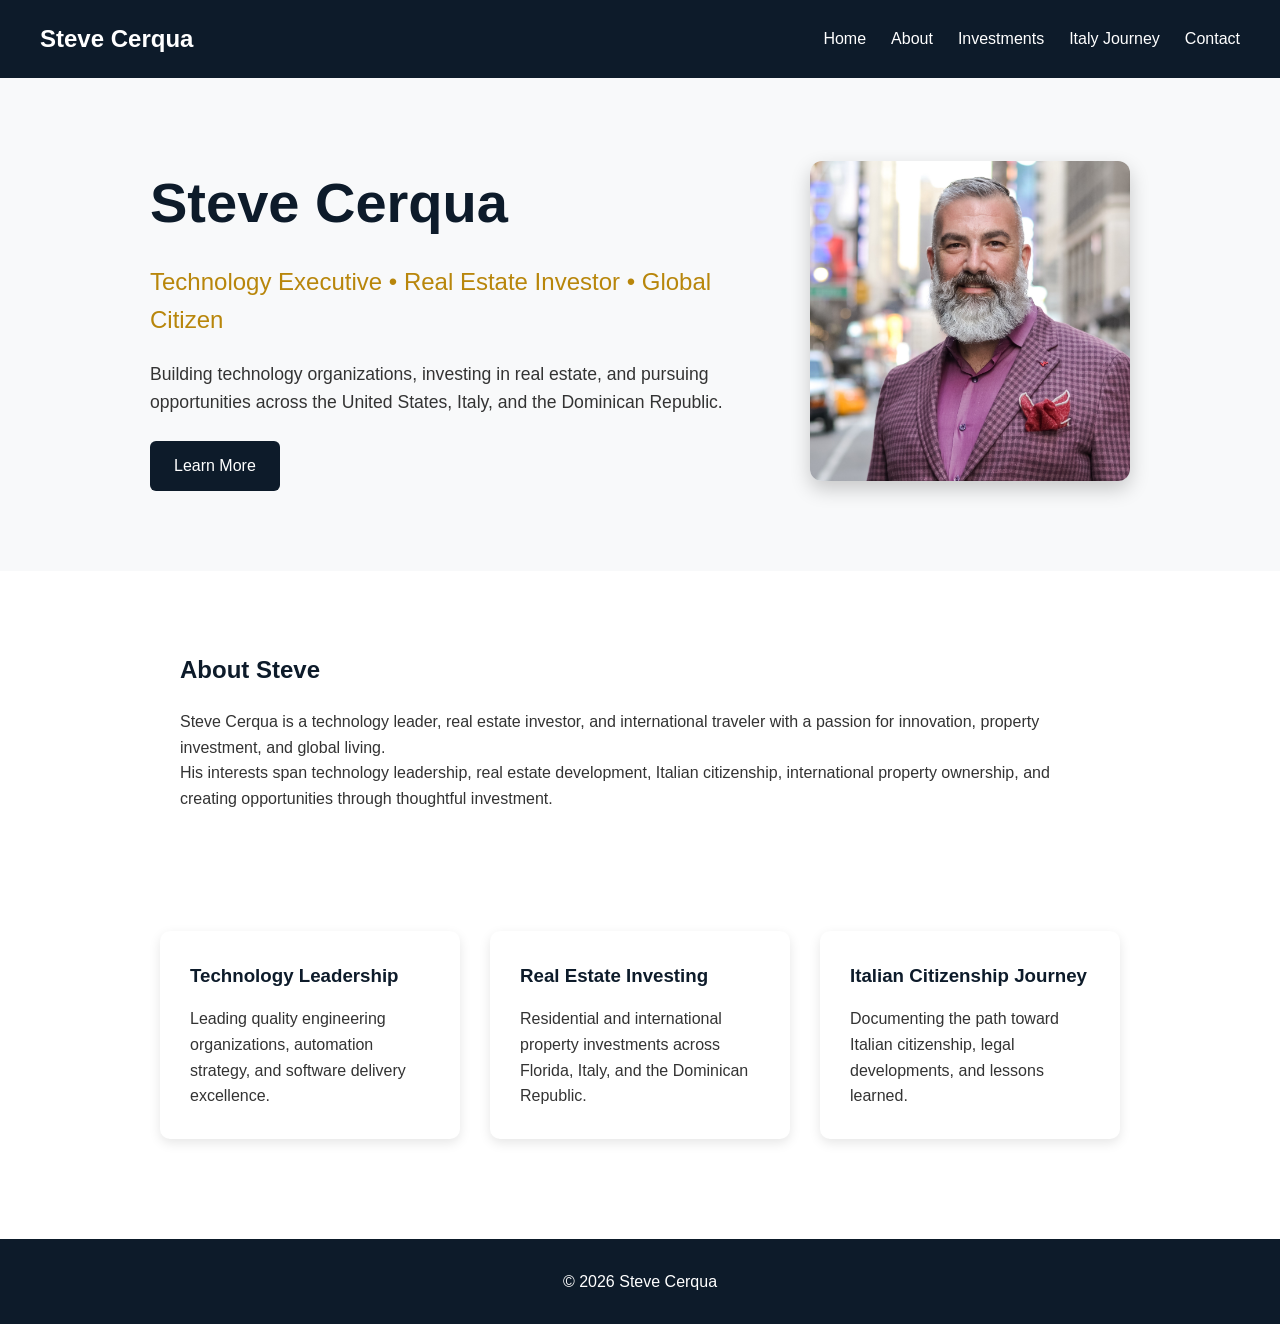
==== index.html @ 02c17b18 "moved" ====
<!DOCTYPE html>
<html lang="en">
<head>
    <meta charset="UTF-8">
    <meta name="viewport" content="width=device-width, initial-scale=1.0">
    <title>Steve Cerqua</title>
    <link rel="stylesheet" href="style.css">
</head>
<body>

<header>
    <nav>
        <div class="logo">Steve Cerqua</div>
        <ul>
            <li><a href="#">Home</a></li>
            <li><a href="#">About</a></li>
            <li><a href="#">Investments</a></li>
            <li><a href="#">Italy Journey</a></li>
            <li><a href="#">Contact</a></li>
        </ul>
    </nav>
</header>

<section class="hero">
    <div class="hero-text">
        <h1>Steve Cerqua</h1>
        <h2>Technology Executive • Real Estate Investor • Global Citizen</h2>

        <p>
            Building technology organizations, investing in real estate,
            and pursuing opportunities across the United States, Italy,
            and the Dominican Republic.
        </p>

        <a href="#about" class="button">Learn More</a>
    </div>

    <div class="hero-image">
        <img src="images/headshot.jpeg" alt="Steve Cerqua">
    </div>
</section>

<section id="about" class="section">
    <h2>About Steve</h2>

    <p>
        Steve Cerqua is a technology leader, real estate investor,
        and international traveler with a passion for innovation,
        property investment, and global living.
    </p>

    <p>
        His interests span technology leadership, real estate development,
        Italian citizenship, international property ownership,
        and creating opportunities through thoughtful investment.
    </p>
</section>

<section class="cards">

    <div class="card">
        <h3>Technology Leadership</h3>
        <p>
            Leading quality engineering organizations,
            automation strategy, and software delivery excellence.
        </p>
    </div>

    <div class="card">
        <h3>Real Estate Investing</h3>
        <p>
            Residential and international property investments
            across Florida, Italy, and the Dominican Republic.
        </p>
    </div>

    <div class="card">
        <h3>Italian Citizenship Journey</h3>
        <p>
            Documenting the path toward Italian citizenship,
            legal developments, and lessons learned.
        </p>
    </div>

</section>

<footer>
    <p>© 2026 Steve Cerqua</p>
</footer>

</body>
</html>
---- style.css ----
* {
    margin: 0;
    padding: 0;
    box-sizing: border-box;
}

body {
    font-family: Arial, Helvetica, sans-serif;
    line-height: 1.6;
    color: #333;
    background: #ffffff;
}

header {
    background: #0d1b2a;
    color: white;
    padding: 20px 40px;
}

nav {
    display: flex;
    justify-content: space-between;
    align-items: center;
}

nav ul {
    display: flex;
    list-style: none;
    gap: 25px;
}

nav a {
    color: white;
    text-decoration: none;
}

.logo {
    font-size: 1.5rem;
    font-weight: bold;
}

.hero {
    display: flex;
    align-items: center;
    justify-content: center;
    padding: 80px 40px;
    gap: 60px;
    background: #f8f9fa;
}

.hero-text {
    max-width: 600px;
}

.hero-text h1 {
    font-size: 3.5rem;
    color: #0d1b2a;
}

.hero-text h2 {
    margin: 15px 0;
    color: #b8860b;
    font-weight: normal;
}

.hero-text p {
    margin-top: 20px;
    font-size: 1.1rem;
}

.button {
    display: inline-block;
    margin-top: 25px;
    background: #0d1b2a;
    color: white;
    padding: 12px 24px;
    text-decoration: none;
    border-radius: 6px;
}

.hero-image img {
    width: 320px;
    border-radius: 12px;
    box-shadow: 0 8px 20px rgba(0,0,0,.2);
}

.section {
    padding: 80px 40px;
    max-width: 1000px;
    margin: auto;
}

.section h2 {
    color: #0d1b2a;
    margin-bottom: 20px;
}

.cards {
    display: flex;
    gap: 30px;
    padding: 40px;
    flex-wrap: wrap;
    justify-content: center;
}

.card {
    background: white;
    border-radius: 10px;
    padding: 30px;
    width: 300px;
    box-shadow: 0 4px 12px rgba(0,0,0,.1);
}

.card h3 {
    color: #0d1b2a;
    margin-bottom: 15px;
}

footer {
    background: #0d1b2a;
    color: white;
    text-align: center;
    padding: 30px;
    margin-top: 60px;
}
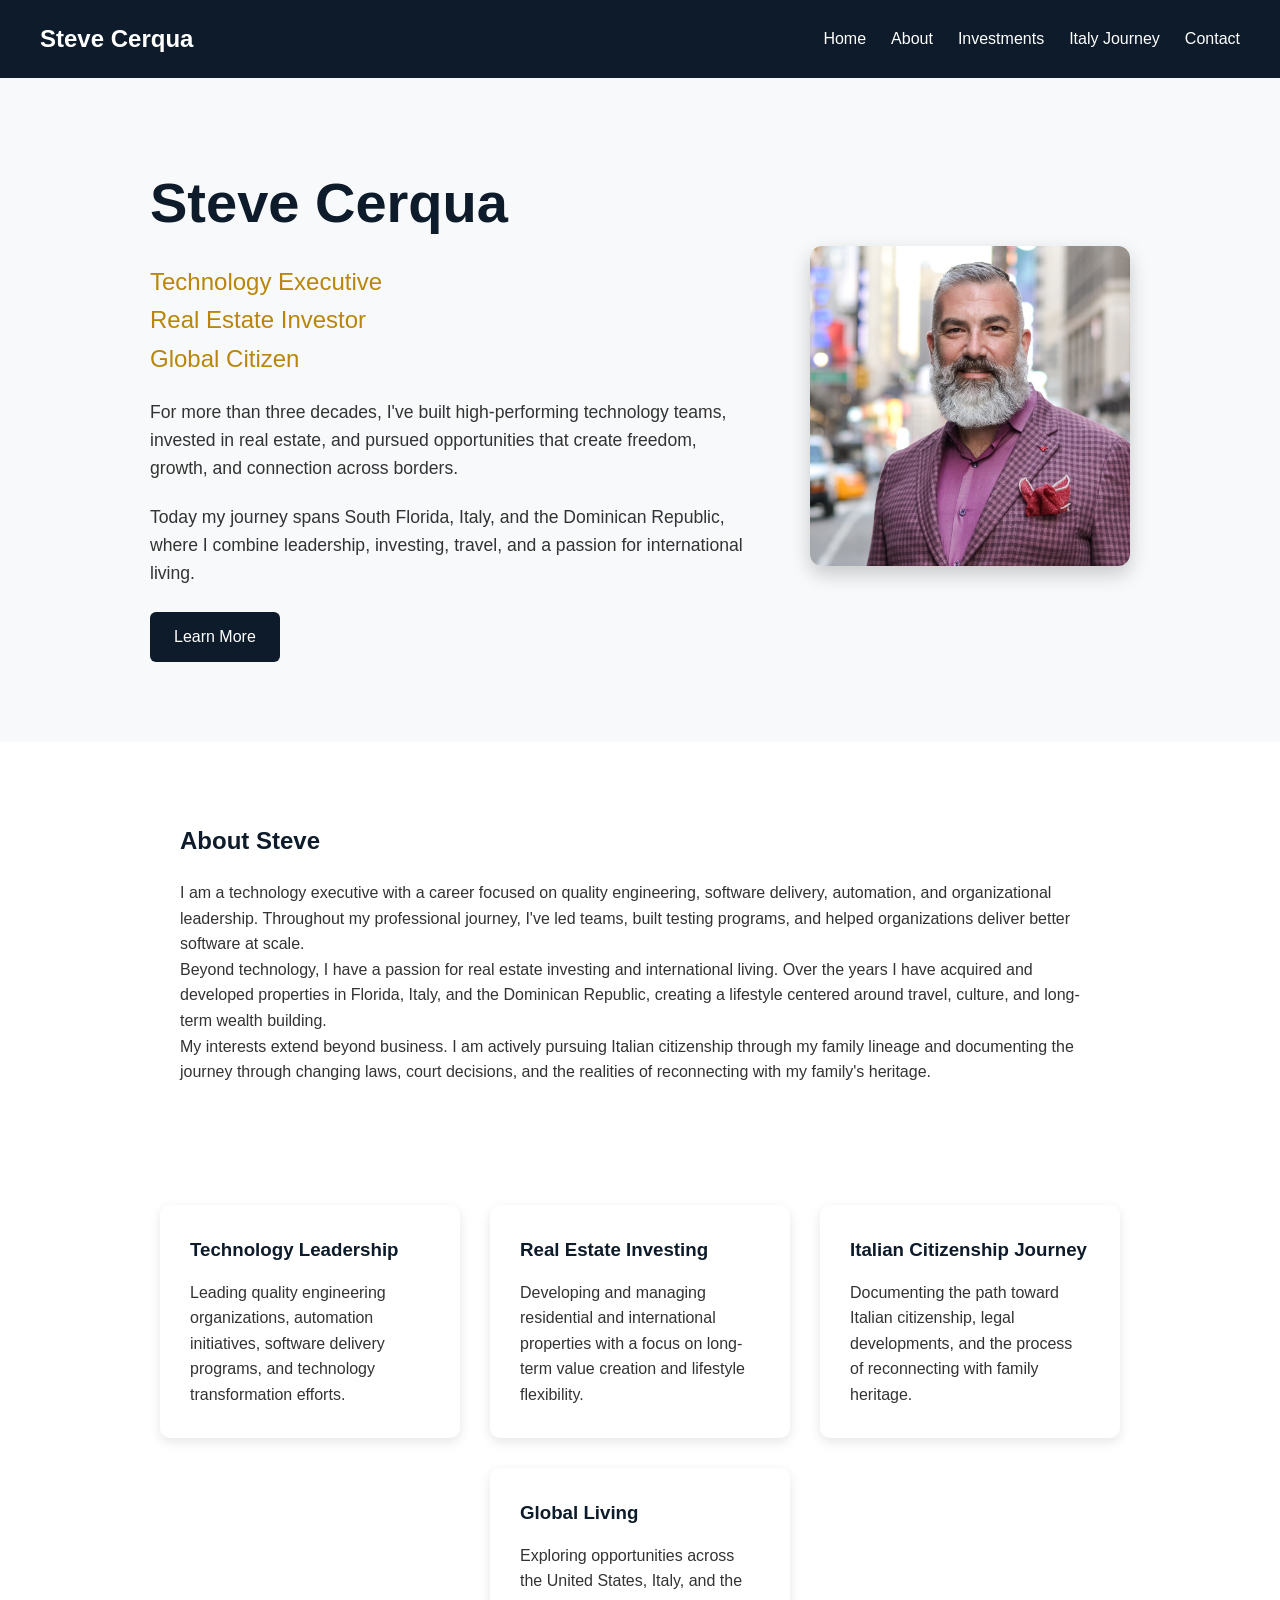
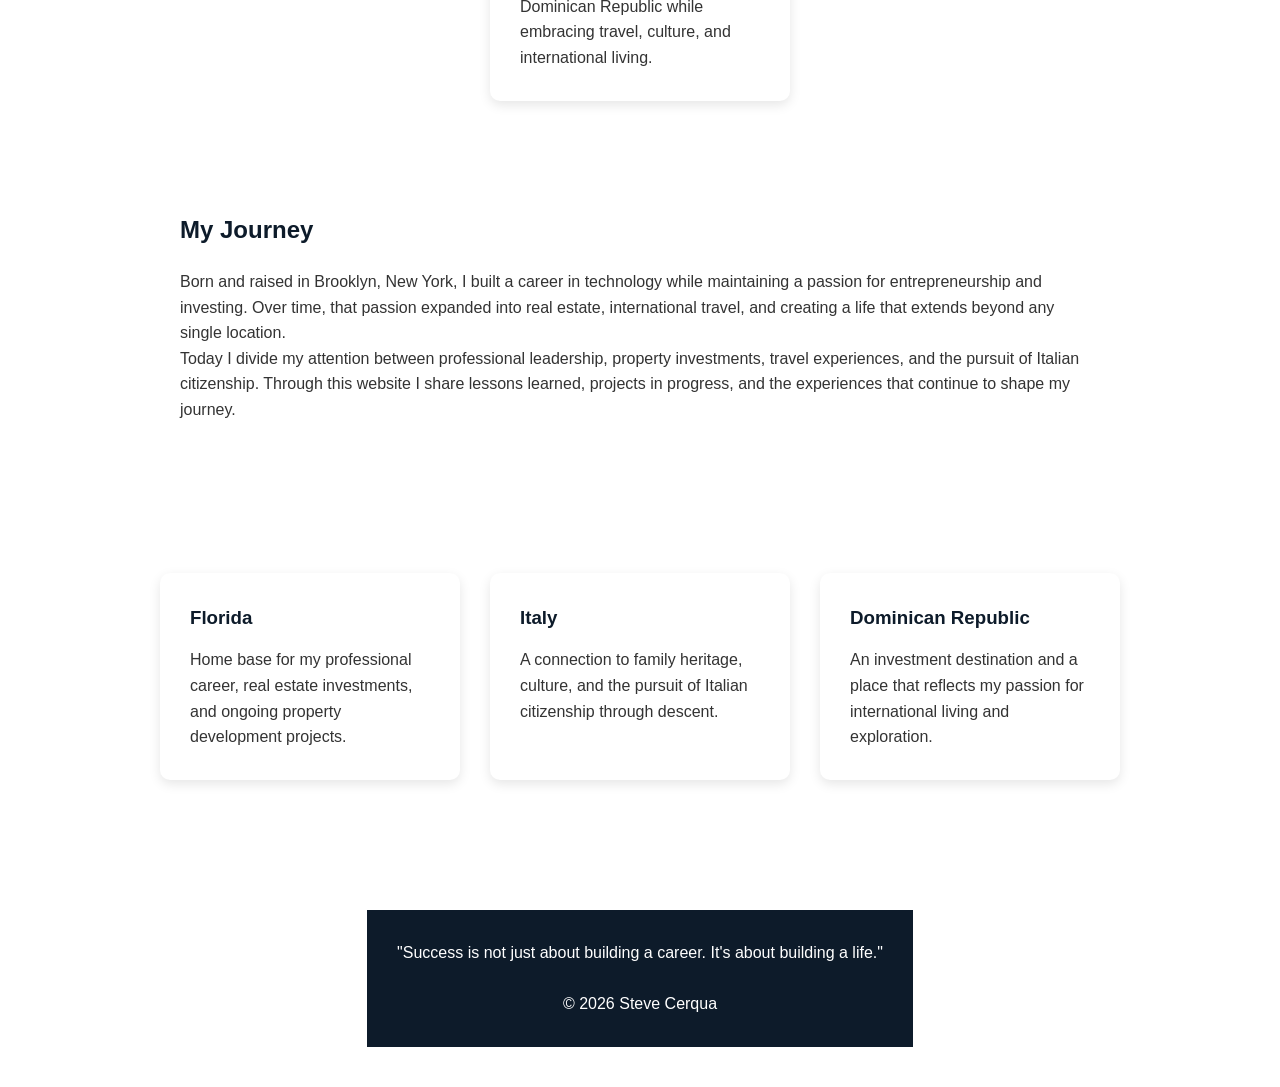
==== commit b4e0f016: "revise the home page" ====
--- a/index.html
+++ b/index.html
@@ -24,12 +24,23 @@
 <section class="hero">
     <div class="hero-text">
         <h1>Steve Cerqua</h1>
-        <h2>Technology Executive • Real Estate Investor • Global Citizen</h2>
+
+        <h2>
+        Technology Executive<br>
+        Real Estate Investor<br>
+        Global Citizen
+        </h2>
 
         <p>
-            Building technology organizations, investing in real estate,
-            and pursuing opportunities across the United States, Italy,
-            and the Dominican Republic.
+        For more than three decades, I've built high-performing technology teams,
+        invested in real estate, and pursued opportunities that create freedom,
+        growth, and connection across borders.
+        </p>
+
+        <p>
+        Today my journey spans South Florida, Italy, and the Dominican Republic,
+        where I combine leadership, investing, travel, and a passion for
+        international living.
         </p>
 
         <a href="#about" class="button">Learn More</a>
@@ -41,51 +52,127 @@
 </section>
 
 <section id="about" class="section">
-    <h2>About Steve</h2>
+
+<h2>About Steve</h2>
 
     <p>
-        Steve Cerqua is a technology leader, real estate investor,
-        and international traveler with a passion for innovation,
-        property investment, and global living.
+    I am a technology executive with a career focused on quality engineering,
+    software delivery, automation, and organizational leadership. Throughout
+    my professional journey, I've led teams, built testing programs,
+    and helped organizations deliver better software at scale.
     </p>
 
     <p>
-        His interests span technology leadership, real estate development,
-        Italian citizenship, international property ownership,
-        and creating opportunities through thoughtful investment.
+    Beyond technology, I have a passion for real estate investing and
+    international living. Over the years I have acquired and developed
+    properties in Florida, Italy, and the Dominican Republic, creating
+    a lifestyle centered around travel, culture, and long-term wealth building.
     </p>
+
+    <p>
+    My interests extend beyond business. I am actively pursuing Italian
+    citizenship through my family lineage and documenting the journey through
+    changing laws, court decisions, and the realities of reconnecting with
+    my family's heritage.
+    </p>
+
 </section>
 
 <section class="cards">
 
-    <div class="card">
-        <h3>Technology Leadership</h3>
-        <p>
-            Leading quality engineering organizations,
-            automation strategy, and software delivery excellence.
-        </p>
-    </div>
+<div class="card">
+<h3>Technology Leadership</h3>
+<p>
+Leading quality engineering organizations, automation initiatives,
+software delivery programs, and technology transformation efforts.
+</p>
+</div>
 
-    <div class="card">
-        <h3>Real Estate Investing</h3>
-        <p>
-            Residential and international property investments
-            across Florida, Italy, and the Dominican Republic.
-        </p>
-    </div>
+<div class="card">
+<h3>Real Estate Investing</h3>
+<p>
+Developing and managing residential and international properties with a
+focus on long-term value creation and lifestyle flexibility.
+</p>
+</div>
 
-    <div class="card">
-        <h3>Italian Citizenship Journey</h3>
-        <p>
-            Documenting the path toward Italian citizenship,
-            legal developments, and lessons learned.
-        </p>
-    </div>
+<div class="card">
+<h3>Italian Citizenship Journey</h3>
+<p>
+Documenting the path toward Italian citizenship, legal developments,
+and the process of reconnecting with family heritage.
+</p>
+</div>
+
+<div class="card">
+<h3>Global Living</h3>
+<p>
+Exploring opportunities across the United States, Italy, and the
+Dominican Republic while embracing travel, culture, and international living.
+</p>
+</div>
+
+<section class="section">
+
+<h2>My Journey</h2>
+
+<p>
+Born and raised in Brooklyn, New York, I built a career in technology
+while maintaining a passion for entrepreneurship and investing.
+Over time, that passion expanded into real estate, international travel,
+and creating a life that extends beyond any single location.
+</p>
+
+<p>
+Today I divide my attention between professional leadership,
+property investments, travel experiences, and the pursuit of Italian
+citizenship. Through this website I share lessons learned,
+projects in progress, and the experiences that continue to shape my journey.
+</p>
 
 </section>
 
+<section class="cards">
+
+<div class="card">
+<h3>Florida</h3>
+<p>
+Home base for my professional career, real estate investments,
+and ongoing property development projects.
+</p>
+</div>
+
+<div class="card">
+<h3>Italy</h3>
+<p>
+A connection to family heritage, culture, and the pursuit of
+Italian citizenship through descent.
+</p>
+</div>
+
+<div class="card">
+<h3>Dominican Republic</h3>
+<p>
+An investment destination and a place that reflects my passion
+for international living and exploration.
+</p>
+</div>
+
+</section>
+
+
 <footer>
-    <p>© 2026 Steve Cerqua</p>
+
+<p>
+"Success is not just about building a career. It's about building a life."
+</p>
+
+<br>
+
+<p>
+© 2026 Steve Cerqua
+</p>
+
 </footer>
 
 </body>
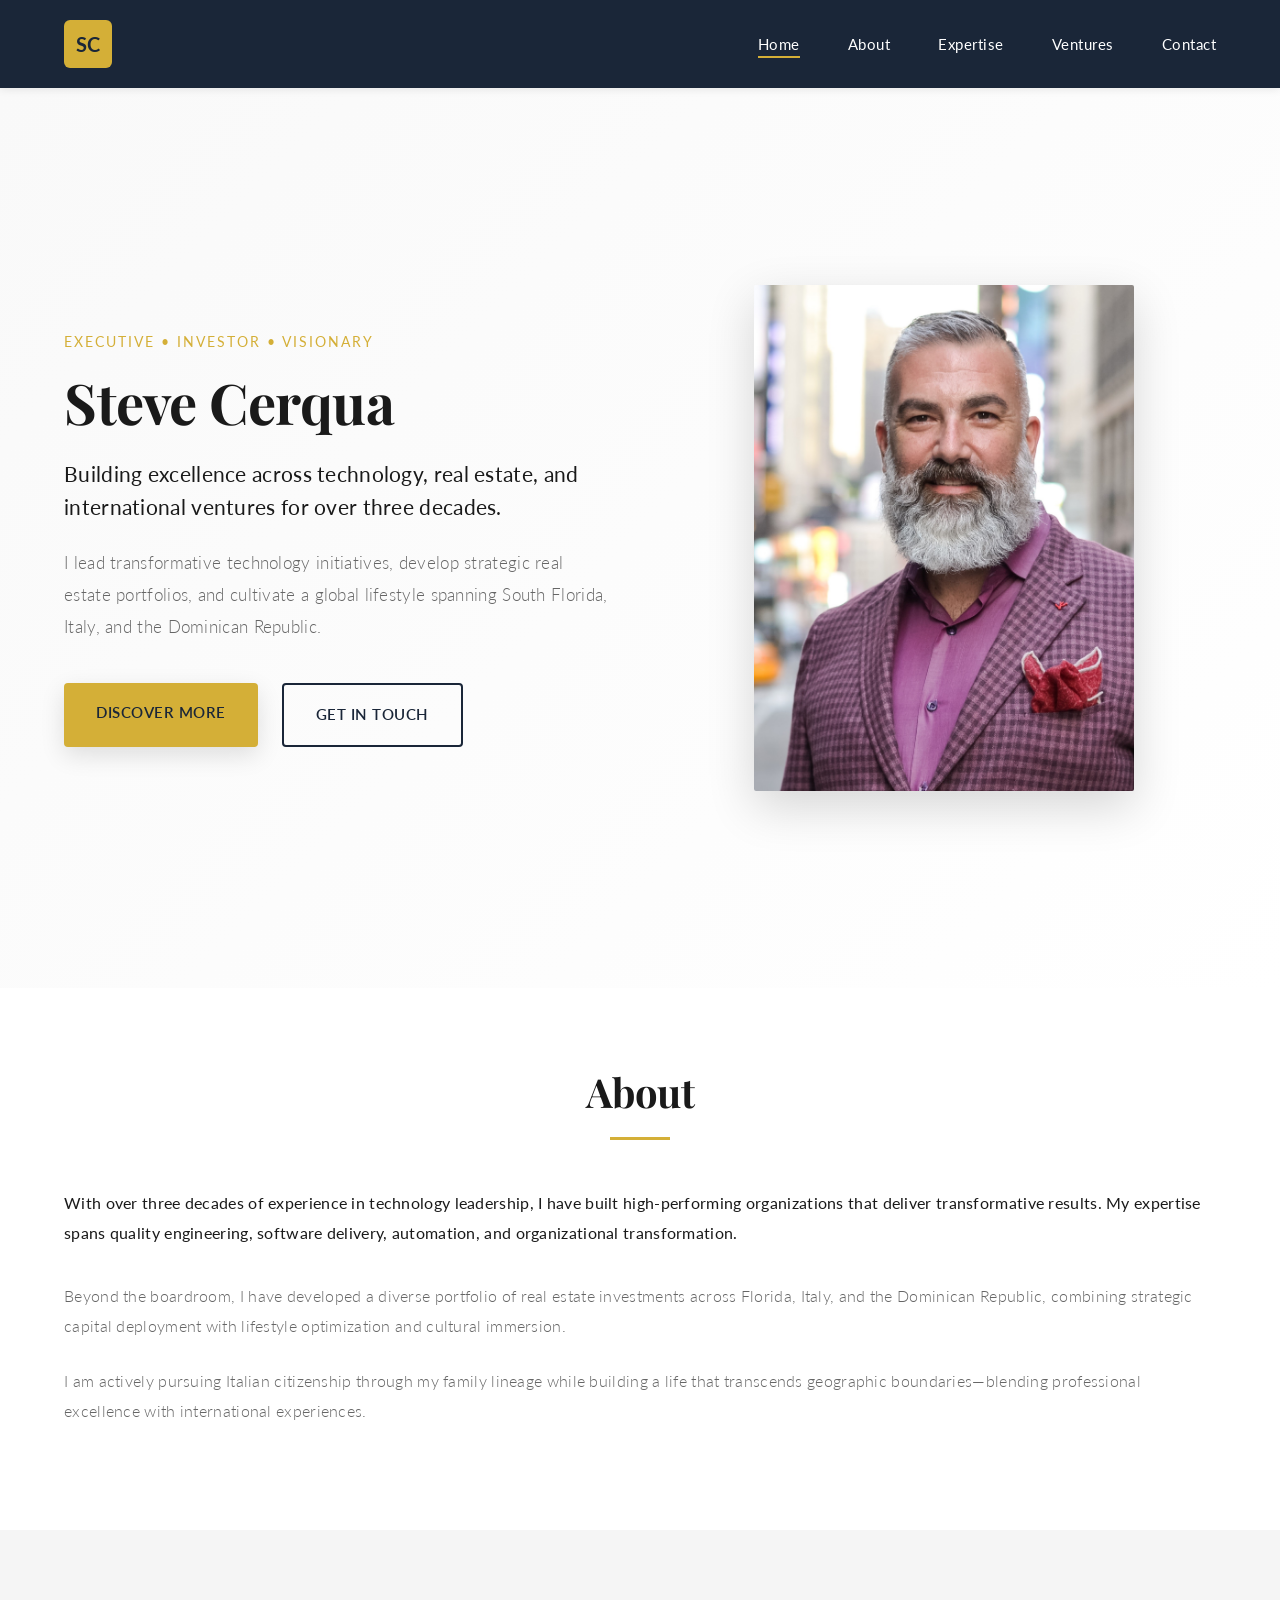
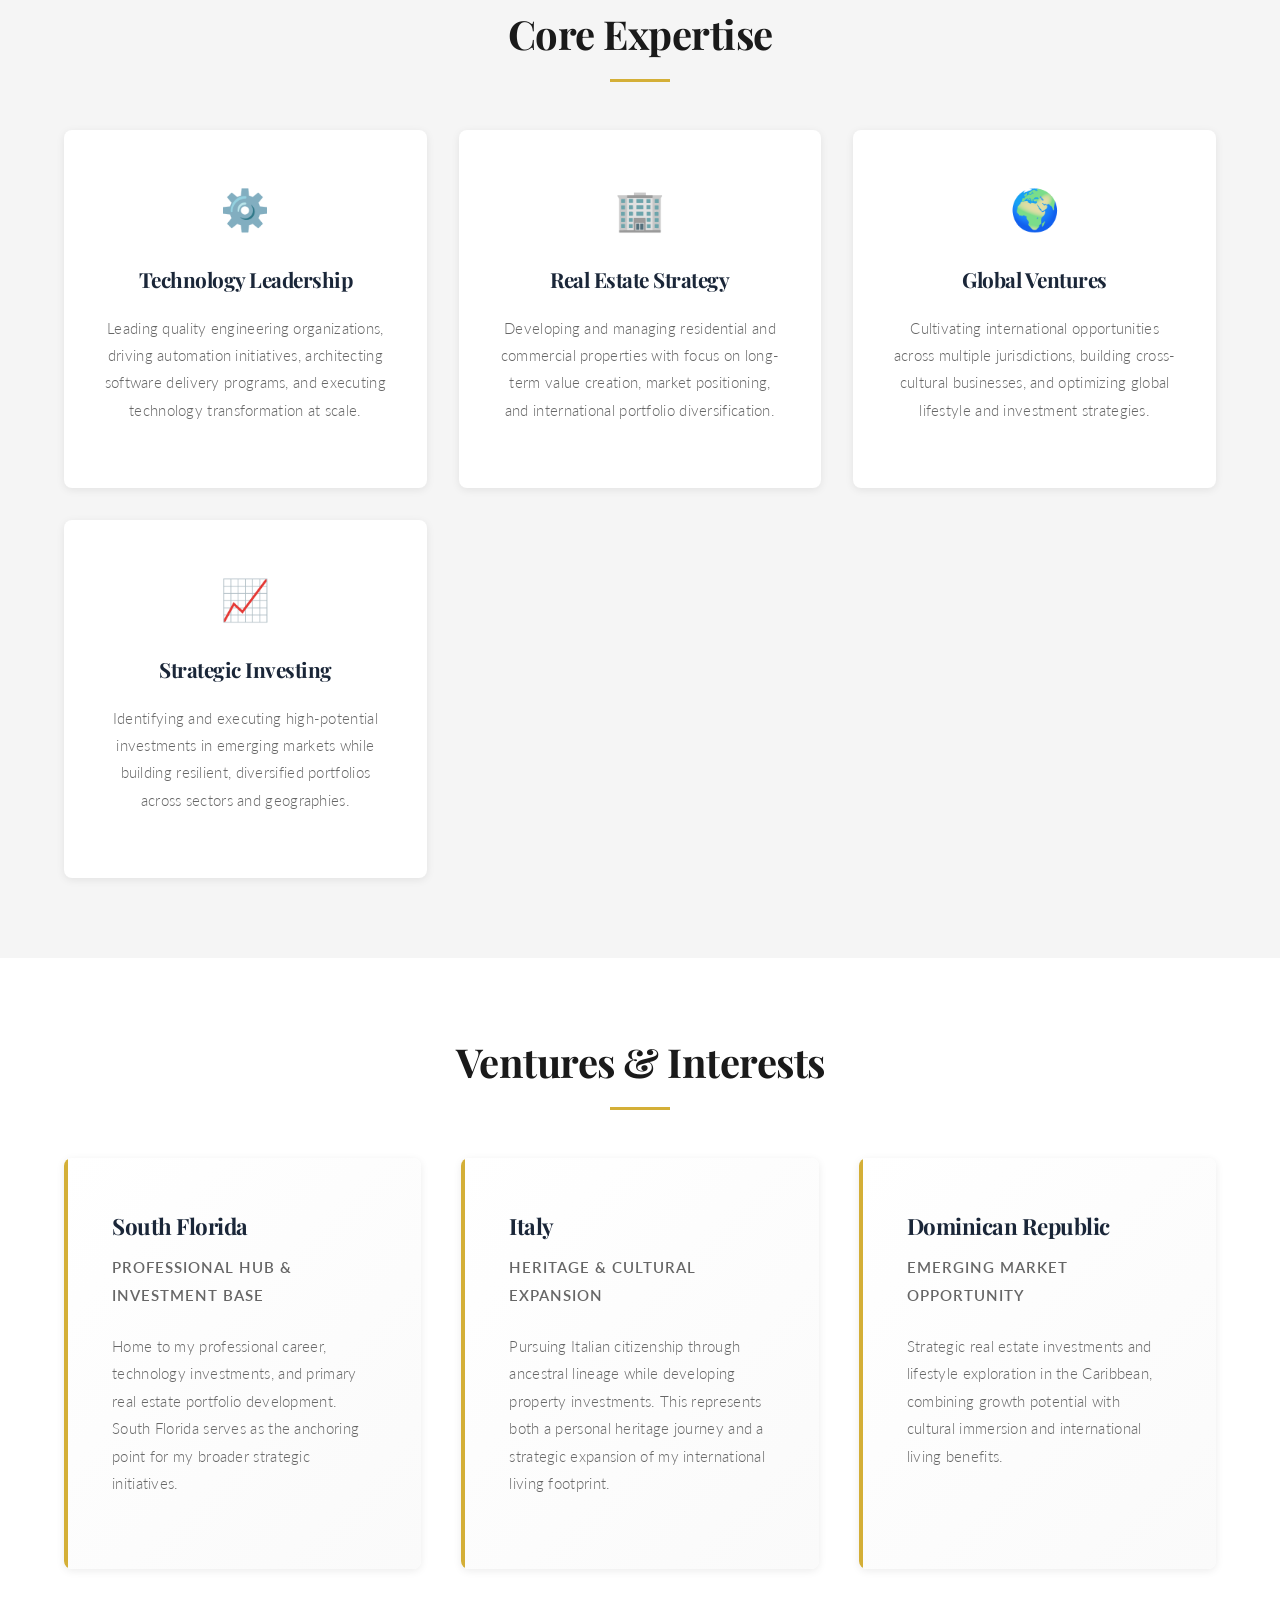
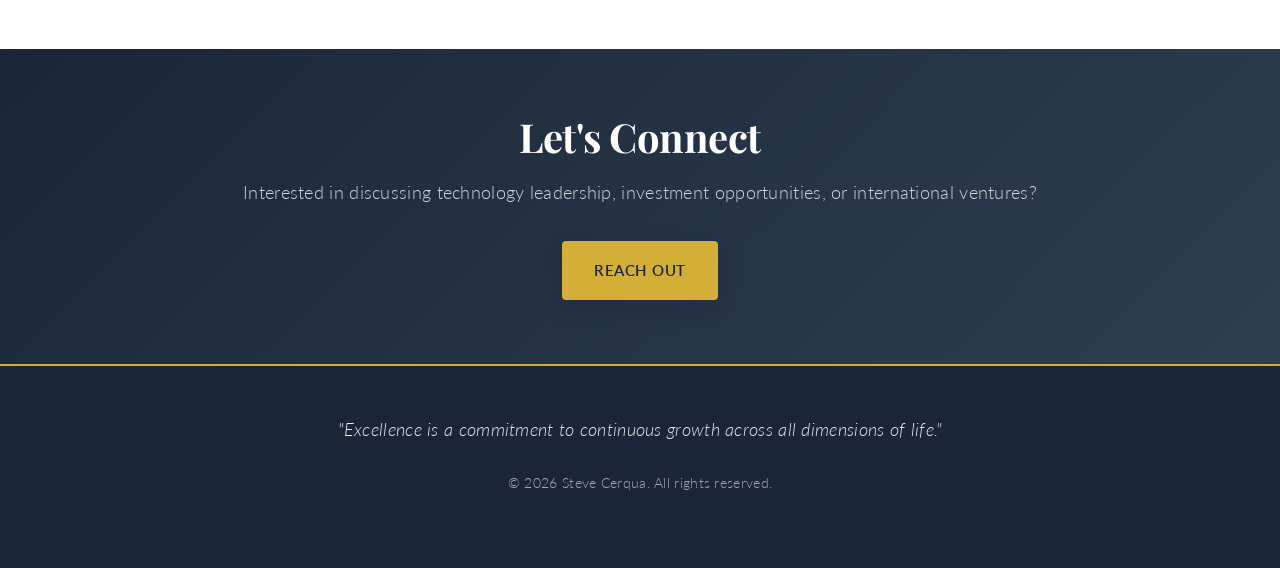
==== commit 3d616e69: "revise the home page to make it look modern" ====
--- a/index.html
+++ b/index.html
@@ -3,176 +3,152 @@
 <head>
     <meta charset="UTF-8">
     <meta name="viewport" content="width=device-width, initial-scale=1.0">
-    <title>Steve Cerqua</title>
+    <title>Steve Cerqua | Executive & Entrepreneur</title>
     <link rel="stylesheet" href="style.css">
+    <link href="https://fonts.googleapis.com/css2?family=Playfair+Display:wght@600;700&family=Lato:wght@300;400;700&display=swap" rel="stylesheet">
 </head>
 <body>
 
-<header>
-    <nav>
-        <div class="logo">Steve Cerqua</div>
-        <ul>
-            <li><a href="#">Home</a></li>
-            <li><a href="#">About</a></li>
-            <li><a href="#">Investments</a></li>
-            <li><a href="#">Italy Journey</a></li>
-            <li><a href="#">Contact</a></li>
+<header class="header">
+    <nav class="navbar">
+        <div class="logo">
+            <span class="logo-text">SC</span>
+        </div>
+        <ul class="nav-menu">
+            <li><a href="#home" class="nav-link active">Home</a></li>
+            <li><a href="#about" class="nav-link">About</a></li>
+            <li><a href="#expertise" class="nav-link">Expertise</a></li>
+            <li><a href="#ventures" class="nav-link">Ventures</a></li>
+            <li><a href="#contact" class="nav-link">Contact</a></li>
         </ul>
     </nav>
 </header>
 
-<section class="hero">
-    <div class="hero-text">
-        <h1>Steve Cerqua</h1>
+<section id="home" class="hero">
+    <div class="hero-content">
+        <div class="hero-text">
+            <p class="tagline">Executive • Investor • Visionary</p>
+            <h1>Steve Cerqua</h1>
+            <p class="subtitle">
+                Building excellence across technology, real estate, and international ventures for over three decades.
+            </p>
+            <p class="description">
+                I lead transformative technology initiatives, develop strategic real estate portfolios, and cultivate a global lifestyle spanning South Florida, Italy, and the Dominican Republic.
+            </p>
+            <div class="hero-buttons">
+                <a href="#about" class="btn btn-primary">Discover More</a>
+                <a href="#contact" class="btn btn-secondary">Get in Touch</a>
+            </div>
+        </div>
 
-        <h2>
-        Technology Executive<br>
-        Real Estate Investor<br>
-        Global Citizen
-        </h2>
-
-        <p>
-        For more than three decades, I've built high-performing technology teams,
-        invested in real estate, and pursued opportunities that create freedom,
-        growth, and connection across borders.
-        </p>
-
-        <p>
-        Today my journey spans South Florida, Italy, and the Dominican Republic,
-        where I combine leadership, investing, travel, and a passion for
-        international living.
-        </p>
-
-        <a href="#about" class="button">Learn More</a>
-    </div>
-
-    <div class="hero-image">
-        <img src="images/headshot.jpeg" alt="Steve Cerqua">
+        <div class="hero-image-container">
+            <div class="image-frame">
+                <img src="images/headshot.jpeg" alt="Steve Cerqua" class="hero-image">
+            </div>
+        </div>
     </div>
 </section>
 
-<section id="about" class="section">
-
-<h2>About Steve</h2>
-
-    <p>
-    I am a technology executive with a career focused on quality engineering,
-    software delivery, automation, and organizational leadership. Throughout
-    my professional journey, I've led teams, built testing programs,
-    and helped organizations deliver better software at scale.
-    </p>
-
-    <p>
-    Beyond technology, I have a passion for real estate investing and
-    international living. Over the years I have acquired and developed
-    properties in Florida, Italy, and the Dominican Republic, creating
-    a lifestyle centered around travel, culture, and long-term wealth building.
-    </p>
-
-    <p>
-    My interests extend beyond business. I am actively pursuing Italian
-    citizenship through my family lineage and documenting the journey through
-    changing laws, court decisions, and the realities of reconnecting with
-    my family's heritage.
-    </p>
-
+<section id="about" class="about">
+    <div class="section-container">
+        <h2 class="section-title">About</h2>
+        <div class="about-content">
+            <p class="about-intro">
+                With over three decades of experience in technology leadership, I have built high-performing organizations that deliver transformative results. My expertise spans quality engineering, software delivery, automation, and organizational transformation.
+            </p>
+            <p>
+                Beyond the boardroom, I have developed a diverse portfolio of real estate investments across Florida, Italy, and the Dominican Republic, combining strategic capital deployment with lifestyle optimization and cultural immersion.
+            </p>
+            <p>
+                I am actively pursuing Italian citizenship through my family lineage while building a life that transcends geographic boundaries—blending professional excellence with international experiences.
+            </p>
+        </div>
+    </div>
 </section>
 
-<section class="cards">
+<section id="expertise" class="expertise">
+    <div class="section-container">
+        <h2 class="section-title">Core Expertise</h2>
+        <div class="expertise-grid">
+            <div class="expertise-card">
+                <div class="expertise-icon">⚙️</div>
+                <h3>Technology Leadership</h3>
+                <p>
+                    Leading quality engineering organizations, driving automation initiatives, architecting software delivery programs, and executing technology transformation at scale.
+                </p>
+            </div>
 
-<div class="card">
-<h3>Technology Leadership</h3>
-<p>
-Leading quality engineering organizations, automation initiatives,
-software delivery programs, and technology transformation efforts.
-</p>
-</div>
+            <div class="expertise-card">
+                <div class="expertise-icon">🏢</div>
+                <h3>Real Estate Strategy</h3>
+                <p>
+                    Developing and managing residential and commercial properties with focus on long-term value creation, market positioning, and international portfolio diversification.
+                </p>
+            </div>
 
-<div class="card">
-<h3>Real Estate Investing</h3>
-<p>
-Developing and managing residential and international properties with a
-focus on long-term value creation and lifestyle flexibility.
-</p>
-</div>
+            <div class="expertise-card">
+                <div class="expertise-icon">🌍</div>
+                <h3>Global Ventures</h3>
+                <p>
+                    Cultivating international opportunities across multiple jurisdictions, building cross-cultural businesses, and optimizing global lifestyle and investment strategies.
+                </p>
+            </div>
 
-<div class="card">
-<h3>Italian Citizenship Journey</h3>
-<p>
-Documenting the path toward Italian citizenship, legal developments,
-and the process of reconnecting with family heritage.
-</p>
-</div>
-
-<div class="card">
-<h3>Global Living</h3>
-<p>
-Exploring opportunities across the United States, Italy, and the
-Dominican Republic while embracing travel, culture, and international living.
-</p>
-</div>
-
-<section class="section">
-
-<h2>My Journey</h2>
-
-<p>
-Born and raised in Brooklyn, New York, I built a career in technology
-while maintaining a passion for entrepreneurship and investing.
-Over time, that passion expanded into real estate, international travel,
-and creating a life that extends beyond any single location.
-</p>
-
-<p>
-Today I divide my attention between professional leadership,
-property investments, travel experiences, and the pursuit of Italian
-citizenship. Through this website I share lessons learned,
-projects in progress, and the experiences that continue to shape my journey.
-</p>
-
+            <div class="expertise-card">
+                <div class="expertise-icon">📈</div>
+                <h3>Strategic Investing</h3>
+                <p>
+                    Identifying and executing high-potential investments in emerging markets while building resilient, diversified portfolios across sectors and geographies.
+                </p>
+            </div>
+        </div>
+    </div>
 </section>
 
-<section class="cards">
+<section id="ventures" class="ventures">
+    <div class="section-container">
+        <h2 class="section-title">Ventures & Interests</h2>
+        <div class="ventures-grid">
+            <div class="venture-card">
+                <h3>South Florida</h3>
+                <p class="location-subtitle">Professional Hub & Investment Base</p>
+                <p>
+                    Home to my professional career, technology investments, and primary real estate portfolio development. South Florida serves as the anchoring point for my broader strategic initiatives.
+                </p>
+            </div>
 
-<div class="card">
-<h3>Florida</h3>
-<p>
-Home base for my professional career, real estate investments,
-and ongoing property development projects.
-</p>
-</div>
+            <div class="venture-card">
+                <h3>Italy</h3>
+                <p class="location-subtitle">Heritage & Cultural Expansion</p>
+                <p>
+                    Pursuing Italian citizenship through ancestral lineage while developing property investments. This represents both a personal heritage journey and a strategic expansion of my international living footprint.
+                </p>
+            </div>
 
-<div class="card">
-<h3>Italy</h3>
-<p>
-A connection to family heritage, culture, and the pursuit of
-Italian citizenship through descent.
-</p>
-</div>
-
-<div class="card">
-<h3>Dominican Republic</h3>
-<p>
-An investment destination and a place that reflects my passion
-for international living and exploration.
-</p>
-</div>
-
+            <div class="venture-card">
+                <h3>Dominican Republic</h3>
+                <p class="location-subtitle">Emerging Market Opportunity</p>
+                <p>
+                    Strategic real estate investments and lifestyle exploration in the Caribbean, combining growth potential with cultural immersion and international living benefits.
+                </p>
+            </div>
+        </div>
+    </div>
 </section>
 
+<section class="cta-section">
+    <div class="section-container cta-content">
+        <h2>Let's Connect</h2>
+        <p>Interested in discussing technology leadership, investment opportunities, or international ventures?</p>
+        <a href="mailto:contact@stevecerqua.com" class="btn btn-primary">Reach Out</a>
+    </div>
+</section>
 
-<footer>
-
-<p>
-"Success is not just about building a career. It's about building a life."
-</p>
-
-<br>
-
-<p>
-© 2026 Steve Cerqua
-</p>
-
+<footer class="footer">
+    <div class="section-container footer-content">
+        <p class="footer-quote">"Excellence is a commitment to continuous growth across all dimensions of life."</p>
+        <p class="footer-copyright">© 2026 Steve Cerqua. All rights reserved.</p>
+    </div>
 </footer>
 
 </body>
--- a/style.css
+++ b/style.css
@@ -1,125 +1,576 @@
+/* ============================================
+   MODERN LUXURY EXECUTIVE HOMEPAGE
+   ============================================ */
+
+:root {
+    --primary-dark: #1a2638;
+    --primary-light: #2d3e50;
+    --accent-gold: #d4af37;
+    --accent-light-gold: #e8c547;
+    --text-dark: #1a1a1a;
+    --text-light: #666666;
+    --text-white: #ffffff;
+    --bg-light: #f9f9f9;
+    --bg-white: #ffffff;
+    --border-light: #e8e8e8;
+    --shadow-sm: 0 2px 8px rgba(0, 0, 0, 0.08);
+    --shadow-md: 0 8px 24px rgba(0, 0, 0, 0.12);
+    --shadow-lg: 0 16px 48px rgba(0, 0, 0, 0.16);
+    --transition: all 0.3s cubic-bezier(0.25, 0.46, 0.45, 0.94);
+}
+
 * {
     margin: 0;
     padding: 0;
     box-sizing: border-box;
 }
 
+html {
+    scroll-behavior: smooth;
+}
+
 body {
-    font-family: Arial, Helvetica, sans-serif;
-    line-height: 1.6;
-    color: #333;
-    background: #ffffff;
-}
-
-header {
-    background: #0d1b2a;
-    color: white;
-    padding: 20px 40px;
-}
-
-nav {
+    font-family: 'Lato', -apple-system, BlinkMacSystemFont, 'Segoe UI', sans-serif;
+    line-height: 1.8;
+    color: var(--text-dark);
+    background: var(--bg-white);
+    font-weight: 300;
+    letter-spacing: 0.3px;
+}
+
+/* ============================================
+   TYPOGRAPHY
+   ============================================ */
+
+h1, h2, h3, h4, h5, h6 {
+    font-family: 'Playfair Display', serif;
+    font-weight: 700;
+    letter-spacing: -0.5px;
+    color: var(--text-dark);
+}
+
+h1 {
+    font-size: 3.5rem;
+    line-height: 1.1;
+    margin-bottom: 1.5rem;
+    font-weight: 700;
+}
+
+h2 {
+    font-size: 2.5rem;
+    line-height: 1.2;
+    margin-bottom: 2rem;
+    font-weight: 700;
+}
+
+h3 {
+    font-size: 1.5rem;
+    margin-bottom: 1rem;
+    font-weight: 700;
+}
+
+p {
+    color: var(--text-light);
+    margin-bottom: 1.5rem;
+}
+
+/* ============================================
+   HEADER & NAVIGATION
+   ============================================ */
+
+.header {
+    background: var(--primary-dark);
+    position: sticky;
+    top: 0;
+    z-index: 1000;
+    box-shadow: var(--shadow-sm);
+}
+
+.navbar {
     display: flex;
     justify-content: space-between;
     align-items: center;
-}
-
-nav ul {
-    display: flex;
-    list-style: none;
-    gap: 25px;
-}
-
-nav a {
-    color: white;
-    text-decoration: none;
+    padding: 1.25rem 4rem;
+    max-width: 1400px;
+    margin: 0 auto;
 }
 
 .logo {
-    font-size: 1.5rem;
-    font-weight: bold;
-}
-
-.hero {
     display: flex;
     align-items: center;
     justify-content: center;
-    padding: 80px 40px;
-    gap: 60px;
-    background: #f8f9fa;
+    width: 48px;
+    height: 48px;
+    background: var(--accent-gold);
+    border-radius: 6px;
+    font-weight: 700;
+    cursor: pointer;
+    transition: var(--transition);
+}
+
+.logo:hover {
+    background: var(--accent-light-gold);
+    transform: translateY(-2px);
+    box-shadow: var(--shadow-md);
+}
+
+.logo-text {
+    color: var(--primary-dark);
+    font-size: 1.25rem;
+    letter-spacing: 0.5px;
+}
+
+.nav-menu {
+    display: flex;
+    list-style: none;
+    gap: 3rem;
+    align-items: center;
+}
+
+.nav-link {
+    color: var(--text-white);
+    text-decoration: none;
+    font-size: 0.95rem;
+    font-weight: 400;
+    letter-spacing: 0.5px;
+    position: relative;
+    transition: var(--transition);
+}
+
+.nav-link::after {
+    content: '';
+    position: absolute;
+    bottom: -5px;
+    left: 0;
+    width: 0;
+    height: 2px;
+    background: var(--accent-gold);
+    transition: var(--transition);
+}
+
+.nav-link:hover::after,
+.nav-link.active::after {
+    width: 100%;
+}
+
+.nav-link:hover {
+    color: var(--accent-gold);
+}
+
+/* ============================================
+   HERO SECTION
+   ============================================ */
+
+.hero {
+    background: linear-gradient(135deg, #f9f9f9 0%, #ffffff 100%);
+    padding: 6rem 4rem;
+    min-height: 100vh;
+    display: flex;
+    align-items: center;
+    justify-content: center;
+}
+
+.hero-content {
+    display: grid;
+    grid-template-columns: 1fr 1fr;
+    gap: 4rem;
+    max-width: 1400px;
+    width: 100%;
+    align-items: center;
 }
 
 .hero-text {
-    max-width: 600px;
-}
-
-.hero-text h1 {
-    font-size: 3.5rem;
-    color: #0d1b2a;
-}
-
-.hero-text h2 {
-    margin: 15px 0;
-    color: #b8860b;
-    font-weight: normal;
-}
-
-.hero-text p {
-    margin-top: 20px;
+    z-index: 10;
+}
+
+.tagline {
+    font-size: 0.9rem;
+    font-weight: 400;
+    letter-spacing: 2px;
+    text-transform: uppercase;
+    color: var(--accent-gold);
+    margin-bottom: 1rem;
+}
+
+.subtitle {
+    font-size: 1.3rem;
+    line-height: 1.6;
+    color: var(--text-dark);
+    margin-bottom: 1.5rem;
+    font-weight: 400;
+}
+
+.description {
+    font-size: 1.05rem;
+    line-height: 1.9;
+    color: var(--text-light);
+    margin-bottom: 2.5rem;
+    max-width: 550px;
+}
+
+.hero-buttons {
+    display: flex;
+    gap: 1.5rem;
+    flex-wrap: wrap;
+    margin-top: 2.5rem;
+}
+
+.btn {
+    display: inline-block;
+    padding: 1rem 2rem;
+    font-size: 0.95rem;
+    font-weight: 600;
+    letter-spacing: 0.5px;
+    text-decoration: none;
+    border-radius: 4px;
+    transition: var(--transition);
+    cursor: pointer;
+    border: none;
+    text-transform: uppercase;
+}
+
+.btn-primary {
+    background: var(--accent-gold);
+    color: var(--primary-dark);
+    box-shadow: var(--shadow-md);
+}
+
+.btn-primary:hover {
+    background: var(--accent-light-gold);
+    transform: translateY(-3px);
+    box-shadow: var(--shadow-lg);
+}
+
+.btn-secondary {
+    background: transparent;
+    color: var(--primary-dark);
+    border: 2px solid var(--primary-dark);
+}
+
+.btn-secondary:hover {
+    background: var(--primary-dark);
+    color: var(--text-white);
+    transform: translateY(-3px);
+}
+
+.hero-image-container {
+    position: relative;
+    display: flex;
+    justify-content: center;
+    align-items: center;
+}
+
+.image-frame {
+    position: relative;
+    width: 100%;
+    aspect-ratio: 3 / 4;
+    max-width: 380px;
+}
+
+.image-frame::before {
+    content: '';
+    position: absolute;
+    inset: 0;
+    background: var(--accent-gold);
+    transform: translate(12px, 12px);
+    z-index: -1;
+}
+
+.image-frame::after {
+    content: '';
+    position: absolute;
+    inset: -3px;
+    border: 2px solid var(--accent-gold);
+    opacity: 0.3;
+    z-index: -1;
+}
+
+.hero-image {
+    width: 100%;
+    height: 100%;
+    object-fit: cover;
+    border-radius: 2px;
+    box-shadow: var(--shadow-lg);
+    display: block;
+}
+
+/* ============================================
+   SECTIONS
+   ============================================ */
+
+.section-container {
+    max-width: 1200px;
+    margin: 0 auto;
+}
+
+.about, .expertise, .ventures {
+    padding: 5rem 4rem;
+}
+
+.about {
+    background: var(--bg-white);
+}
+
+.expertise {
+    background: #f5f5f5;
+}
+
+.ventures {
+    background: var(--bg-white);
+}
+
+.section-title {
+    font-size: 2.5rem;
+    text-align: center;
+    margin-bottom: 3rem;
+    position: relative;
+    padding-bottom: 1.5rem;
+}
+
+.section-title::after {
+    content: '';
+    position: absolute;
+    bottom: 0;
+    left: 50%;
+    transform: translateX(-50%);
+    width: 60px;
+    height: 3px;
+    background: var(--accent-gold);
+}
+
+/* ============================================
+   ABOUT SECTION
+   ============================================ */
+
+.about-intro {
+    font-size: 1.2rem;
+    font-weight: 400;
+    color: var(--text-dark);
+    margin-bottom: 2rem;
+    line-height: 1.9;
+}
+
+.about-content p {
+    font-size: 1rem;
+    line-height: 1.9;
+}
+
+/* ============================================
+   EXPERTISE SECTION
+   ============================================ */
+
+.expertise-grid {
+    display: grid;
+    grid-template-columns: repeat(auto-fit, minmax(280px, 1fr));
+    gap: 2rem;
+}
+
+.expertise-card {
+    background: var(--bg-white);
+    padding: 2.5rem;
+    border-radius: 8px;
+    text-align: center;
+    box-shadow: var(--shadow-sm);
+    transition: var(--transition);
+    border-top: 3px solid transparent;
+}
+
+.expertise-card:hover {
+    border-top-color: var(--accent-gold);
+    transform: translateY(-8px);
+    box-shadow: var(--shadow-md);
+}
+
+.expertise-icon {
+    font-size: 2.5rem;
+    margin-bottom: 1rem;
+    display: block;
+}
+
+.expertise-card h3 {
+    font-size: 1.3rem;
+    margin-bottom: 1rem;
+    color: var(--primary-dark);
+}
+
+.expertise-card p {
+    font-size: 0.95rem;
+    line-height: 1.8;
+    color: var(--text-light);
+}
+
+/* ============================================
+   VENTURES SECTION
+   ============================================ */
+
+.ventures-grid {
+    display: grid;
+    grid-template-columns: repeat(auto-fit, minmax(320px, 1fr));
+    gap: 2.5rem;
+}
+
+.venture-card {
+    background: linear-gradient(135deg, var(--bg-white) 0%, #fafafa 100%);
+    padding: 3rem;
+    border-radius: 8px;
+    box-shadow: var(--shadow-sm);
+    transition: var(--transition);
+    position: relative;
+    overflow: hidden;
+}
+
+.venture-card::before {
+    content: '';
+    position: absolute;
+    top: 0;
+    left: 0;
+    width: 4px;
+    height: 100%;
+    background: var(--accent-gold);
+    transition: var(--transition);
+}
+
+.venture-card:hover {
+    transform: translateY(-8px);
+    box-shadow: var(--shadow-md);
+}
+
+.venture-card:hover::before {
+    width: 100%;
+    opacity: 0.05;
+}
+
+.venture-card h3 {
+    font-size: 1.4rem;
+    margin-bottom: 0.5rem;
+    color: var(--primary-dark);
+}
+
+.location-subtitle {
+    font-size: 0.85rem;
+    color: var(--accent-gold);
+    text-transform: uppercase;
+    letter-spacing: 1px;
+    margin-bottom: 1.5rem;
+    font-weight: 600;
+}
+
+.venture-card p {
+    font-size: 0.95rem;
+    line-height: 1.8;
+    color: var(--text-light);
+}
+
+/* ============================================
+   CTA SECTION
+   ============================================ */
+
+.cta-section {
+    background: linear-gradient(135deg, var(--primary-dark) 0%, var(--primary-light) 100%);
+    padding: 4rem;
+    text-align: center;
+}
+
+.cta-content {
+    max-width: 800px;
+    margin: 0 auto;
+}
+
+.cta-content h2 {
+    color: var(--text-white);
+    margin-bottom: 1rem;
+}
+
+.cta-content p {
+    color: rgba(255, 255, 255, 0.8);
     font-size: 1.1rem;
-}
-
-.button {
-    display: inline-block;
-    margin-top: 25px;
-    background: #0d1b2a;
-    color: white;
-    padding: 12px 24px;
-    text-decoration: none;
-    border-radius: 6px;
-}
-
-.hero-image img {
-    width: 320px;
-    border-radius: 12px;
-    box-shadow: 0 8px 20px rgba(0,0,0,.2);
-}
-
-.section {
-    padding: 80px 40px;
-    max-width: 1000px;
-    margin: auto;
-}
-
-.section h2 {
-    color: #0d1b2a;
-    margin-bottom: 20px;
-}
-
-.cards {
-    display: flex;
-    gap: 30px;
-    padding: 40px;
-    flex-wrap: wrap;
-    justify-content: center;
-}
-
-.card {
-    background: white;
-    border-radius: 10px;
-    padding: 30px;
-    width: 300px;
-    box-shadow: 0 4px 12px rgba(0,0,0,.1);
-}
-
-.card h3 {
-    color: #0d1b2a;
-    margin-bottom: 15px;
-}
-
-footer {
-    background: #0d1b2a;
-    color: white;
+    margin-bottom: 2rem;
+}
+
+/* ============================================
+   FOOTER
+   ============================================ */
+
+.footer {
+    background: var(--primary-dark);
+    color: var(--text-white);
+    padding: 3rem 4rem;
+    border-top: 2px solid var(--accent-gold);
+}
+
+.footer-content {
     text-align: center;
-    padding: 30px;
-    margin-top: 60px;
+}
+
+.footer-quote {
+    font-size: 1.1rem;
+    font-style: italic;
+    color: rgba(255, 255, 255, 0.9);
+    margin-bottom: 1.5rem;
+    line-height: 1.8;
+}
+
+.footer-copyright {
+    font-size: 0.9rem;
+    color: rgba(255, 255, 255, 0.6);
+}
+
+/* ============================================
+   RESPONSIVE DESIGN
+   ============================================ */
+
+@media (max-width: 768px) {
+    .navbar {
+        padding: 1rem 2rem;
+    }
+
+    .nav-menu {
+        gap: 1.5rem;
+        font-size: 0.85rem;
+    }
+
+    .hero-content {
+        grid-template-columns: 1fr;
+        gap: 2rem;
+        padding: 2rem 0;
+    }
+
+    .hero {
+        padding: 3rem 2rem;
+        min-height: auto;
+    }
+
+    h1 {
+        font-size: 2.5rem;
+    }
+
+    h2 {
+        font-size: 1.8rem;
+    }
+
+    .section-title {
+        font-size: 1.8rem;
+    }
+
+    .about, .expertise, .ventures {
+        padding: 3rem 2rem;
+    }
+
+    .hero-buttons {
+        flex-direction: column;
+    }
+
+    .btn {
+        width: 100%;
+        text-align: center;
+    }
+
+    .image-frame {
+        max-width: 100%;
+        aspect-ratio: 3 / 4;
+    }
+
+    .hero-text p {
+        font-size: 1rem;
+    }
 }
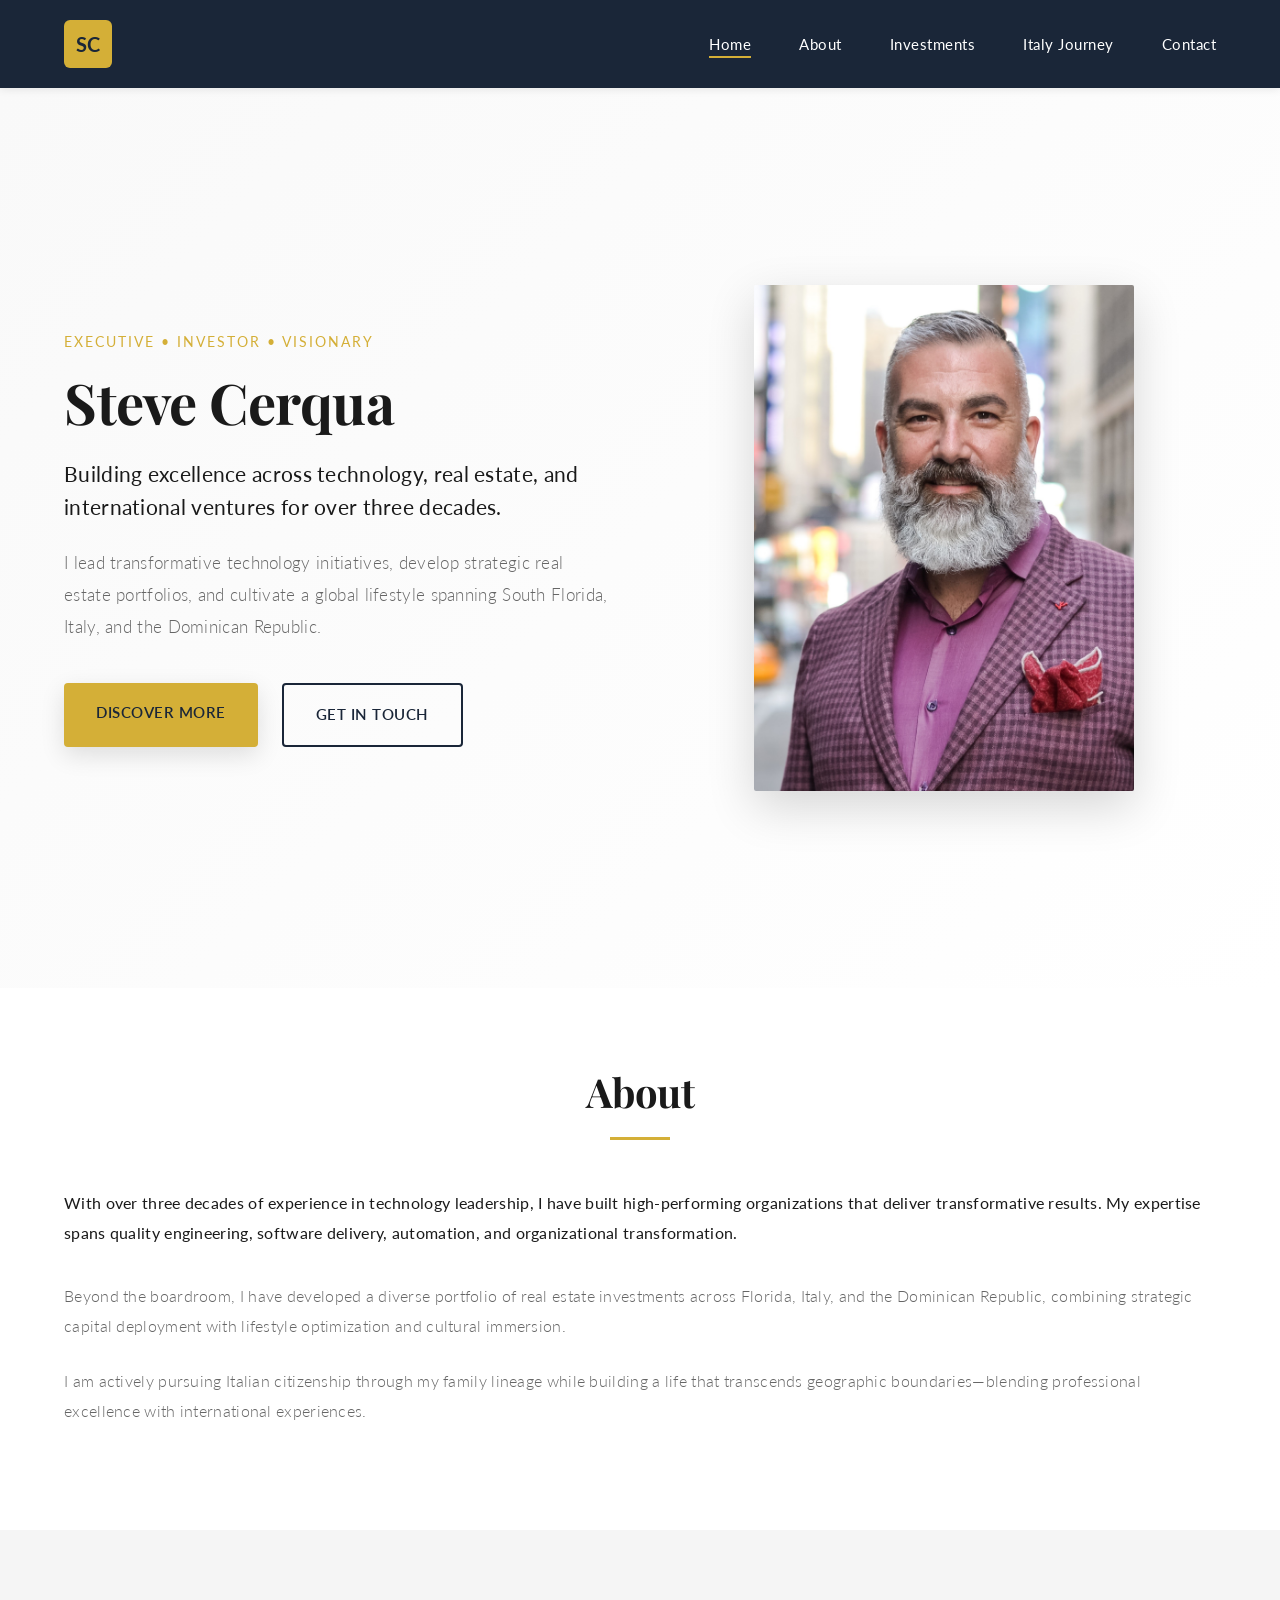
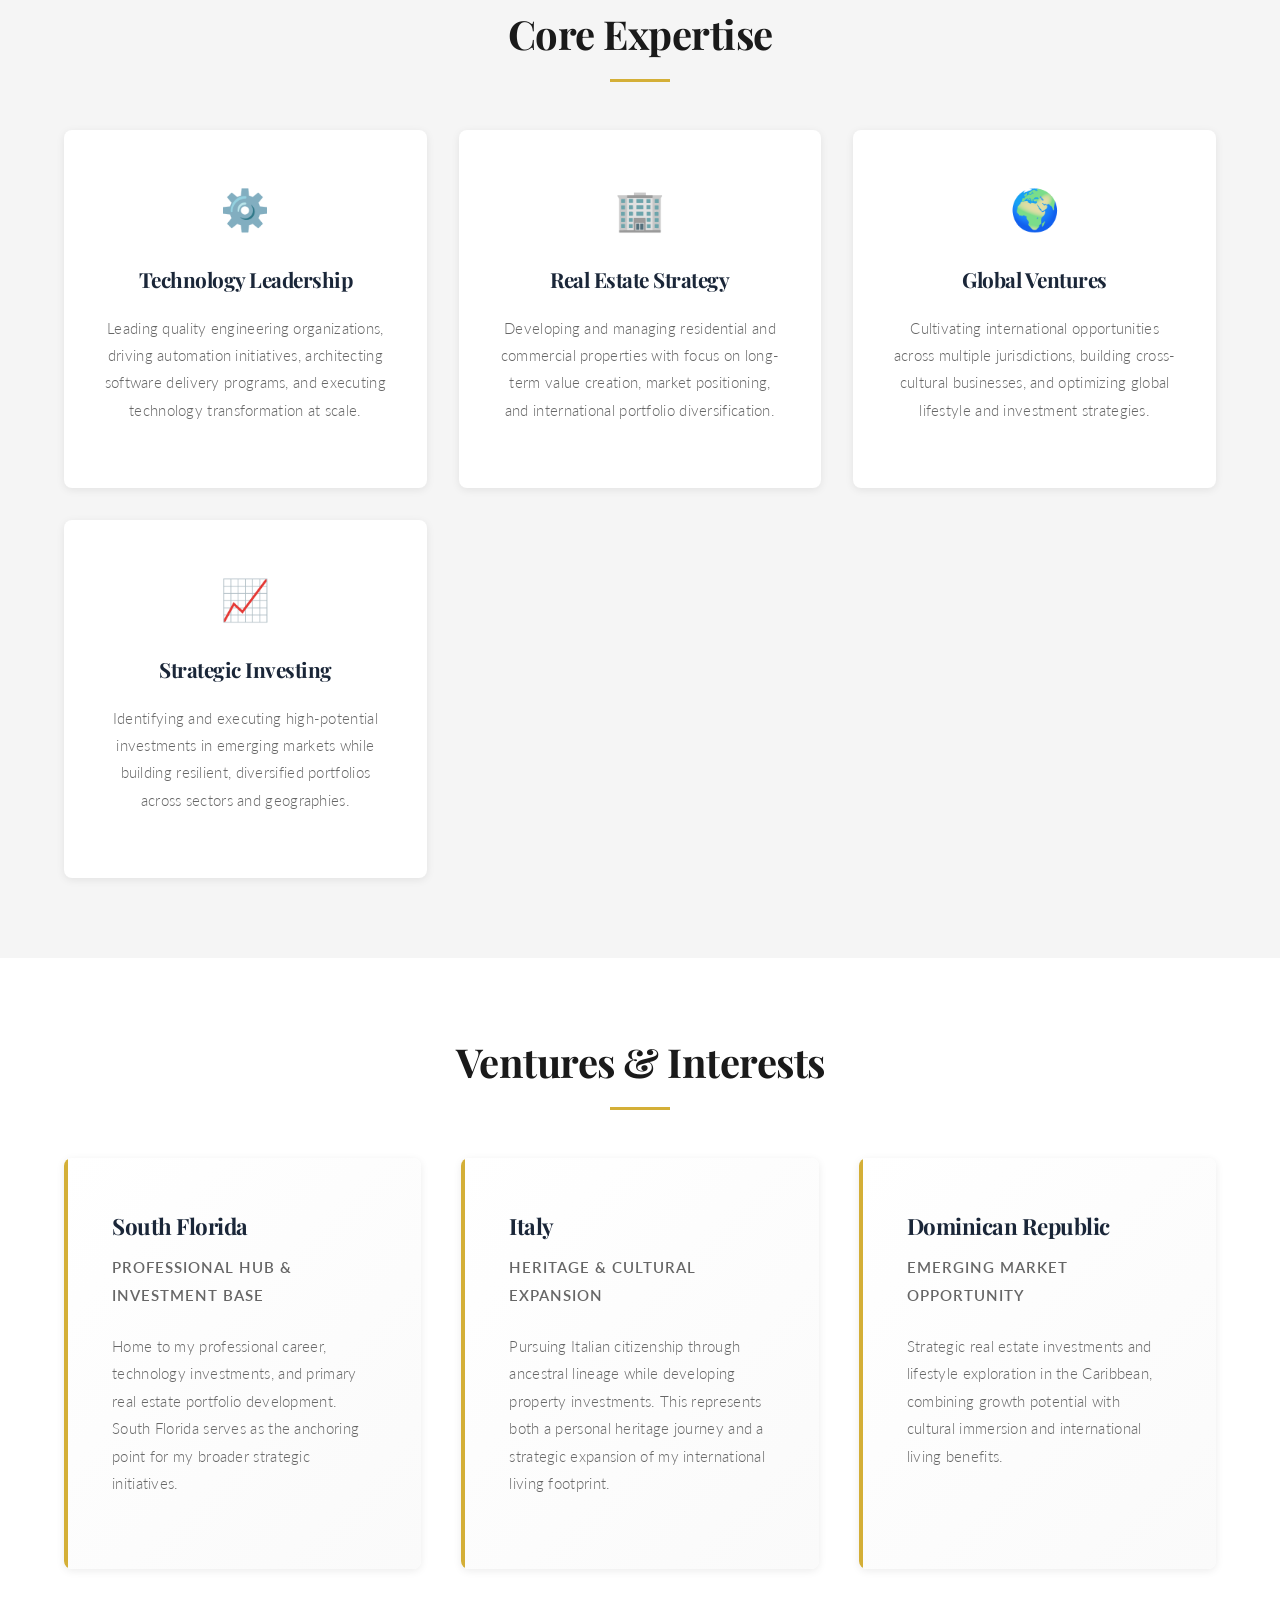
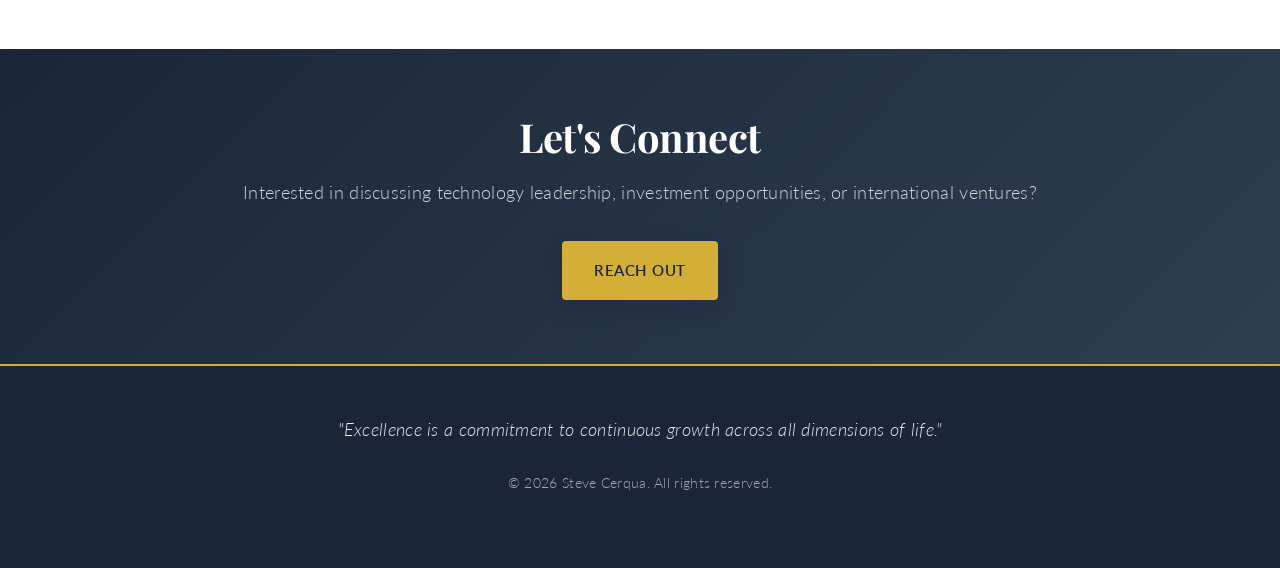
==== commit 7117913f: "major revision" ====
--- a/index.html
+++ b/index.html
@@ -15,11 +15,11 @@
             <span class="logo-text">SC</span>
         </div>
         <ul class="nav-menu">
-            <li><a href="#home" class="nav-link active">Home</a></li>
-            <li><a href="#about" class="nav-link">About</a></li>
-            <li><a href="#expertise" class="nav-link">Expertise</a></li>
-            <li><a href="#ventures" class="nav-link">Ventures</a></li>
-            <li><a href="#contact" class="nav-link">Contact</a></li>
+            <li><a href="index.html" class="nav-link active">Home</a></li>
+            <li><a href="about.html" class="nav-link">About</a></li>
+            <li><a href="investments.html" class="nav-link">Investments</a></li>
+            <li><a href="italy.html" class="nav-link">Italy Journey</a></li>
+            <li><a href="contact.html" class="nav-link">Contact</a></li>
         </ul>
     </nav>
 </header>
--- a/style.css
+++ b/style.css
@@ -516,6 +516,916 @@
 }
 
 /* ============================================
+   PAGE HERO SECTIONS
+   ============================================ */
+
+.page-hero {
+    background: linear-gradient(135deg, var(--primary-light) 0%, var(--primary-dark) 100%);
+    padding: 4rem;
+    text-align: center;
+    color: var(--text-white);
+    min-height: 300px;
+    display: flex;
+    align-items: center;
+    justify-content: center;
+}
+
+.page-hero h1 {
+    color: var(--text-white);
+    margin-bottom: 1rem;
+    font-size: 2.8rem;
+}
+
+.page-subtitle {
+    font-size: 1.2rem;
+    color: rgba(255, 255, 255, 0.9);
+    max-width: 700px;
+    margin: 0 auto;
+    line-height: 1.8;
+}
+
+/* ============================================
+   ABOUT PAGE STYLES
+   ============================================ */
+
+.about-main {
+    padding: 5rem 4rem;
+    background: var(--bg-white);
+}
+
+.about-grid {
+    display: grid;
+    grid-template-columns: 1fr 1fr;
+    gap: 3rem;
+    max-width: 1200px;
+    margin: 0 auto;
+}
+
+.about-text {
+    flex: 1;
+}
+
+.about-text h2 {
+    font-size: 1.8rem;
+    margin-bottom: 1.5rem;
+    color: var(--primary-dark);
+}
+
+.about-text p {
+    margin-bottom: 1.5rem;
+    line-height: 1.9;
+    font-size: 1rem;
+}
+
+.expertise-list {
+    list-style: none;
+    margin: 2rem 0;
+    padding-left: 0;
+}
+
+.expertise-list li {
+    padding-left: 1.5rem;
+    margin-bottom: 0.8rem;
+    position: relative;
+    line-height: 1.6;
+    color: var(--text-light);
+}
+
+.expertise-list li::before {
+    content: '';
+    position: absolute;
+    left: 0;
+    top: 0.6rem;
+    width: 6px;
+    height: 6px;
+    background: var(--accent-gold);
+    border-radius: 50%;
+}
+
+/* ============================================
+   TIMELINE STYLES
+   ============================================ */
+
+.timeline-section {
+    padding: 5rem 4rem;
+    background: #f9f9f9;
+}
+
+.timeline {
+    position: relative;
+    max-width: 1000px;
+    margin: 0 auto;
+}
+
+.timeline::before {
+    content: '';
+    position: absolute;
+    left: 50%;
+    transform: translateX(-50%);
+    width: 3px;
+    height: 100%;
+    background: var(--accent-gold);
+    top: 0;
+}
+
+.timeline-item {
+    margin-bottom: 3rem;
+    display: grid;
+    grid-template-columns: 1fr 1fr;
+    gap: 2rem;
+    align-items: center;
+}
+
+.timeline-item:nth-child(even) {
+    direction: rtl;
+}
+
+.timeline-item:nth-child(even) > div {
+    direction: ltr;
+}
+
+.timeline-marker {
+    height: 20px;
+    width: 20px;
+    background: var(--accent-gold);
+    border-radius: 50%;
+    box-shadow: 0 0 0 6px rgba(212, 175, 55, 0.1);
+    grid-column: 1 / -1;
+    justify-self: center;
+}
+
+.timeline-content {
+    background: var(--bg-white);
+    padding: 2rem;
+    border-radius: 8px;
+    box-shadow: var(--shadow-sm);
+}
+
+.timeline-content h3 {
+    font-size: 1.3rem;
+    color: var(--primary-dark);
+    margin-bottom: 0.5rem;
+}
+
+.timeline-period {
+    font-size: 0.85rem;
+    color: var(--accent-gold);
+    text-transform: uppercase;
+    letter-spacing: 1px;
+    margin-bottom: 1rem;
+    font-weight: 600;
+}
+
+.timeline-content p {
+    font-size: 0.95rem;
+    line-height: 1.8;
+    color: var(--text-light);
+}
+
+/* ============================================
+   VALUES SECTION
+   ============================================ */
+
+.values-section {
+    padding: 5rem 4rem;
+    background: var(--bg-white);
+}
+
+.values-grid {
+    display: grid;
+    grid-template-columns: repeat(auto-fit, minmax(280px, 1fr));
+    gap: 2rem;
+}
+
+.value-card {
+    background: #f9f9f9;
+    padding: 2rem;
+    border-radius: 8px;
+    border-left: 4px solid var(--accent-gold);
+    transition: var(--transition);
+}
+
+.value-card:hover {
+    transform: translateY(-6px);
+    box-shadow: var(--shadow-md);
+    background: var(--bg-white);
+}
+
+.value-card h3 {
+    font-size: 1.2rem;
+    margin-bottom: 1rem;
+    color: var(--primary-dark);
+}
+
+.value-card p {
+    font-size: 0.95rem;
+    line-height: 1.8;
+    color: var(--text-light);
+}
+
+/* ============================================
+   INVESTMENTS PAGE
+   ============================================ */
+
+.investment-philosophy {
+    padding: 5rem 4rem;
+    background: var(--bg-white);
+}
+
+.philosophy-content {
+    max-width: 900px;
+    margin: 0 auto;
+}
+
+.philosophy-content p {
+    font-size: 1.05rem;
+    line-height: 1.9;
+    margin-bottom: 1.5rem;
+}
+
+.markets-section {
+    padding: 5rem 4rem;
+    background: #f9f9f9;
+}
+
+.markets-grid {
+    display: grid;
+    grid-template-columns: repeat(auto-fit, minmax(320px, 1fr));
+    gap: 2.5rem;
+}
+
+.market-card {
+    background: var(--bg-white);
+    border-radius: 8px;
+    overflow: hidden;
+    box-shadow: var(--shadow-sm);
+    transition: var(--transition);
+}
+
+.market-card:hover {
+    transform: translateY(-8px);
+    box-shadow: var(--shadow-md);
+}
+
+.market-header {
+    background: linear-gradient(135deg, var(--primary-dark) 0%, var(--primary-light) 100%);
+    color: var(--text-white);
+    padding: 2rem;
+    display: flex;
+    justify-content: space-between;
+    align-items: center;
+}
+
+.market-header h3 {
+    color: var(--text-white);
+    margin: 0;
+    font-size: 1.5rem;
+}
+
+.market-badge {
+    background: var(--accent-gold);
+    color: var(--primary-dark);
+    padding: 0.4rem 0.8rem;
+    border-radius: 20px;
+    font-size: 0.8rem;
+    font-weight: 600;
+    text-transform: uppercase;
+    letter-spacing: 0.5px;
+}
+
+.market-content {
+    padding: 2rem;
+}
+
+.market-content h4 {
+    font-size: 1rem;
+    color: var(--primary-dark);
+    margin-top: 1.5rem;
+    margin-bottom: 0.5rem;
+    font-weight: 600;
+}
+
+.market-content h4:first-child {
+    margin-top: 0;
+}
+
+.market-content p {
+    font-size: 0.95rem;
+    line-height: 1.8;
+    color: var(--text-light);
+}
+
+.investment-list {
+    list-style: none;
+    padding-left: 0;
+    margin-bottom: 1.5rem;
+}
+
+.investment-list li {
+    padding-left: 1.5rem;
+    margin-bottom: 0.6rem;
+    position: relative;
+    font-size: 0.95rem;
+    line-height: 1.6;
+    color: var(--text-light);
+}
+
+.investment-list li::before {
+    content: '→';
+    position: absolute;
+    left: 0;
+    color: var(--accent-gold);
+    font-weight: bold;
+}
+
+.investment-principles {
+    padding: 5rem 4rem;
+    background: var(--bg-white);
+}
+
+.principles-grid {
+    display: grid;
+    grid-template-columns: repeat(auto-fit, minmax(280px, 1fr));
+    gap: 2rem;
+}
+
+.principle-card {
+    background: linear-gradient(135deg, #f9f9f9 0%, var(--bg-white) 100%);
+    padding: 2rem;
+    border-radius: 8px;
+    box-shadow: var(--shadow-sm);
+    border-top: 3px solid var(--accent-gold);
+    transition: var(--transition);
+}
+
+.principle-card:hover {
+    transform: translateY(-6px);
+    box-shadow: var(--shadow-md);
+}
+
+.principle-card h3 {
+    font-size: 1.2rem;
+    margin-bottom: 1rem;
+    color: var(--primary-dark);
+}
+
+.principle-card p {
+    font-size: 0.95rem;
+    line-height: 1.8;
+    color: var(--text-light);
+}
+
+.investment-strategy {
+    padding: 5rem 4rem;
+    background: #f9f9f9;
+}
+
+.strategy-content {
+    max-width: 900px;
+    margin: 0 auto;
+}
+
+.strategy-content p {
+    font-size: 1rem;
+    line-height: 1.9;
+    margin-bottom: 1.5rem;
+}
+
+.strategy-list {
+    list-style: none;
+    padding-left: 0;
+}
+
+.strategy-list li {
+    padding-left: 2rem;
+    margin-bottom: 1rem;
+    position: relative;
+    line-height: 1.8;
+    color: var(--text-light);
+}
+
+.strategy-list li::before {
+    content: '✓';
+    position: absolute;
+    left: 0;
+    color: var(--accent-gold);
+    font-weight: bold;
+    font-size: 1.2rem;
+}
+
+.strategy-list strong {
+    color: var(--text-dark);
+}
+
+/* ============================================
+   ITALY PAGE STYLES
+   ============================================ */
+
+.italy-intro {
+    padding: 3rem 4rem;
+    background: var(--bg-white);
+    text-align: center;
+}
+
+.intro-text {
+    font-size: 1.1rem;
+    line-height: 1.9;
+    color: var(--text-light);
+    max-width: 900px;
+    margin: 0 auto;
+}
+
+.heritage-section {
+    padding: 5rem 4rem;
+    background: #f9f9f9;
+}
+
+.heritage-grid {
+    display: grid;
+    grid-template-columns: 1fr;
+}
+
+.heritage-content {
+    max-width: 900px;
+    margin: 0 auto;
+}
+
+.heritage-content h3 {
+    font-size: 1.5rem;
+    color: var(--primary-dark);
+    margin-top: 2rem;
+    margin-bottom: 1rem;
+}
+
+.heritage-content h3:first-child {
+    margin-top: 0;
+}
+
+.heritage-content p {
+    font-size: 1rem;
+    line-height: 1.9;
+    margin-bottom: 1.5rem;
+}
+
+.citizenship-process {
+    padding: 5rem 4rem;
+    background: var(--bg-white);
+}
+
+.process-content h3 {
+    font-size: 1.4rem;
+    color: var(--primary-dark);
+    margin: 2rem 0 1.5rem 0;
+}
+
+.process-content p {
+    font-size: 1rem;
+    line-height: 1.9;
+    margin-bottom: 1.5rem;
+}
+
+.process-highlights {
+    display: grid;
+    grid-template-columns: repeat(auto-fit, minmax(250px, 1fr));
+    gap: 2rem;
+    margin: 2rem 0;
+}
+
+.highlight-card {
+    background: #f9f9f9;
+    padding: 2rem;
+    border-radius: 8px;
+    border-left: 4px solid var(--accent-gold);
+}
+
+.highlight-card h4 {
+    font-size: 1.1rem;
+    color: var(--primary-dark);
+    margin-bottom: 0.8rem;
+}
+
+.highlight-card p {
+    font-size: 0.95rem;
+    line-height: 1.8;
+    color: var(--text-light);
+}
+
+.research-list {
+    list-style: none;
+    padding-left: 0;
+    margin: 1.5rem 0;
+}
+
+.research-list li {
+    padding-left: 2rem;
+    margin-bottom: 0.8rem;
+    position: relative;
+    line-height: 1.7;
+    color: var(--text-light);
+}
+
+.research-list li::before {
+    content: '📄';
+    position: absolute;
+    left: 0;
+}
+
+.legal-complexities {
+    padding: 5rem 4rem;
+    background: #f9f9f9;
+}
+
+.complexity-grid {
+    display: grid;
+    grid-template-columns: repeat(auto-fit, minmax(280px, 1fr));
+    gap: 2rem;
+}
+
+.complexity-card {
+    background: var(--bg-white);
+    padding: 2rem;
+    border-radius: 8px;
+    box-shadow: var(--shadow-sm);
+    transition: var(--transition);
+}
+
+.complexity-card:hover {
+    transform: translateY(-6px);
+    box-shadow: var(--shadow-md);
+}
+
+.complexity-card h3 {
+    font-size: 1.2rem;
+    color: var(--primary-dark);
+    margin-bottom: 1rem;
+}
+
+.complexity-card p {
+    font-size: 0.95rem;
+    line-height: 1.8;
+    color: var(--text-light);
+}
+
+.cultural-dimension {
+    padding: 5rem 4rem;
+    background: var(--bg-white);
+}
+
+.cultural-content h3 {
+    font-size: 1.3rem;
+    color: var(--primary-dark);
+    margin-bottom: 1.5rem;
+}
+
+.cultural-content p {
+    font-size: 1rem;
+    line-height: 1.9;
+    margin-bottom: 1.5rem;
+}
+
+.cultural-aspects {
+    display: grid;
+    grid-template-columns: repeat(auto-fit, minmax(250px, 1fr));
+    gap: 2rem;
+    margin-top: 2rem;
+}
+
+.aspect {
+    background: #f9f9f9;
+    padding: 2rem;
+    border-radius: 8px;
+}
+
+.aspect h4 {
+    font-size: 1.1rem;
+    color: var(--primary-dark);
+    margin-bottom: 0.8rem;
+}
+
+.aspect p {
+    font-size: 0.95rem;
+    line-height: 1.8;
+    color: var(--text-light);
+}
+
+.documentation-hub {
+    padding: 5rem 4rem;
+    background: #f9f9f9;
+}
+
+.resources-grid {
+    display: grid;
+    grid-template-columns: repeat(auto-fit, minmax(300px, 1fr));
+    gap: 2rem;
+}
+
+.resource-card {
+    background: var(--bg-white);
+    padding: 2rem;
+    border-radius: 8px;
+    box-shadow: var(--shadow-sm);
+}
+
+.resource-card h3 {
+    font-size: 1.2rem;
+    color: var(--primary-dark);
+    margin-bottom: 1rem;
+}
+
+.resource-card ul {
+    list-style: none;
+    padding-left: 0;
+}
+
+.resource-card ul li {
+    padding-left: 1.5rem;
+    margin-bottom: 0.6rem;
+    position: relative;
+    font-size: 0.95rem;
+    color: var(--text-light);
+    line-height: 1.6;
+}
+
+.resource-card ul li::before {
+    content: '•';
+    position: absolute;
+    left: 0;
+    color: var(--accent-gold);
+    font-weight: bold;
+}
+
+.ongoing-journey {
+    padding: 5rem 4rem;
+    background: var(--bg-white);
+}
+
+.journey-content {
+    max-width: 900px;
+    margin: 0 auto;
+    text-align: center;
+}
+
+.journey-content p {
+    font-size: 1.05rem;
+    line-height: 1.9;
+    margin-bottom: 1.5rem;
+}
+
+/* ============================================
+   CONTACT PAGE STYLES
+   ============================================ */
+
+.contact-main {
+    padding: 5rem 4rem;
+    background: var(--bg-white);
+}
+
+.contact-grid {
+    display: grid;
+    grid-template-columns: 1.2fr 1fr;
+    gap: 3rem;
+    max-width: 1200px;
+    margin: 0 auto;
+    align-items: start;
+}
+
+.contact-form-section h2,
+.contact-info-section h2 {
+    font-size: 1.8rem;
+    color: var(--primary-dark);
+    margin-bottom: 2rem;
+}
+
+/* ============================================
+   FORM STYLES
+   ============================================ */
+
+.contact-form {
+    background: #f9f9f9;
+    padding: 2.5rem;
+    border-radius: 8px;
+}
+
+.form-group {
+    margin-bottom: 1.5rem;
+}
+
+.form-group label {
+    display: block;
+    font-size: 0.95rem;
+    font-weight: 600;
+    color: var(--text-dark);
+    margin-bottom: 0.5rem;
+    letter-spacing: 0.3px;
+}
+
+.form-group input,
+.form-group select,
+.form-group textarea {
+    width: 100%;
+    padding: 0.85rem;
+    font-size: 0.95rem;
+    border: 1px solid #d0d0d0;
+    border-radius: 4px;
+    font-family: 'Lato', sans-serif;
+    transition: var(--transition);
+    color: var(--text-dark);
+}
+
+.form-group input::placeholder,
+.form-group textarea::placeholder {
+    color: #999;
+}
+
+.form-group input:focus,
+.form-group select:focus,
+.form-group textarea:focus {
+    outline: none;
+    border-color: var(--accent-gold);
+    box-shadow: 0 0 0 3px rgba(212, 175, 55, 0.1);
+    background: var(--bg-white);
+}
+
+.form-group textarea {
+    resize: vertical;
+    min-height: 140px;
+}
+
+.checkbox-label {
+    display: flex;
+    align-items: center;
+    font-weight: 400;
+    cursor: pointer;
+    user-select: none;
+}
+
+.checkbox-label input[type="checkbox"] {
+    width: auto;
+    margin-right: 0.7rem;
+    cursor: pointer;
+}
+
+/* ============================================
+   CONTACT INFO STYLES
+   ============================================ */
+
+.info-card {
+    background: #f9f9f9;
+    padding: 1.5rem;
+    border-radius: 8px;
+    margin-bottom: 1.5rem;
+    border-left: 4px solid var(--accent-gold);
+}
+
+.info-card h3 {
+    font-size: 1.1rem;
+    color: var(--primary-dark);
+    margin-bottom: 0.5rem;
+}
+
+.info-card p {
+    font-size: 0.95rem;
+    margin-bottom: 0.3rem;
+}
+
+.info-description {
+    font-size: 0.85rem;
+    color: #999;
+    margin-top: 0.5rem;
+}
+
+.contact-link {
+    color: var(--accent-gold);
+    text-decoration: none;
+    font-weight: 600;
+    transition: var(--transition);
+}
+
+.contact-link:hover {
+    color: var(--accent-light-gold);
+    text-decoration: underline;
+}
+
+/* ============================================
+   EXPERTISE INQUIRY SECTION
+   ============================================ */
+
+.expertise-inquiry {
+    padding: 5rem 4rem;
+    background: #f9f9f9;
+}
+
+.inquiry-grid {
+    display: grid;
+    grid-template-columns: repeat(auto-fit, minmax(280px, 1fr));
+    gap: 2rem;
+}
+
+.inquiry-card {
+    background: var(--bg-white);
+    padding: 2rem;
+    border-radius: 8px;
+    box-shadow: var(--shadow-sm);
+    transition: var(--transition);
+}
+
+.inquiry-card:hover {
+    transform: translateY(-6px);
+    box-shadow: var(--shadow-md);
+    border-top: 3px solid var(--accent-gold);
+}
+
+.inquiry-card h3 {
+    font-size: 1.2rem;
+    color: var(--primary-dark);
+    margin-bottom: 1rem;
+}
+
+.inquiry-card p {
+    font-size: 0.95rem;
+    line-height: 1.8;
+    color: var(--text-light);
+}
+
+/* ============================================
+   EXPECTATIONS SECTION
+   ============================================ */
+
+.expectations {
+    padding: 5rem 4rem;
+    background: var(--bg-white);
+}
+
+.expectations-content {
+    max-width: 900px;
+    margin: 0 auto;
+}
+
+.expectations-content h3 {
+    font-size: 1.3rem;
+    color: var(--primary-dark);
+    margin: 2rem 0 1rem 0;
+}
+
+.expectations-content h3:first-child {
+    margin-top: 0;
+}
+
+.expectations-content p {
+    font-size: 0.95rem;
+    line-height: 1.9;
+    margin-bottom: 1.5rem;
+}
+
+/* ============================================
+   SOCIAL PRESENCE SECTION
+   ============================================ */
+
+.social-presence {
+    padding: 5rem 4rem;
+    background: #f9f9f9;
+}
+
+.social-grid {
+    display: grid;
+    grid-template-columns: repeat(auto-fit, minmax(280px, 1fr));
+    gap: 2rem;
+}
+
+.social-card {
+    background: var(--bg-white);
+    padding: 2rem;
+    border-radius: 8px;
+    box-shadow: var(--shadow-sm);
+    text-align: center;
+    transition: var(--transition);
+}
+
+.social-card:hover {
+    transform: translateY(-6px);
+    box-shadow: var(--shadow-md);
+}
+
+.social-card h3 {
+    font-size: 1.2rem;
+    color: var(--primary-dark);
+    margin-bottom: 1rem;
+}
+
+.social-card p {
+    font-size: 0.95rem;
+    line-height: 1.8;
+    color: var(--text-light);
+    margin-bottom: 1.5rem;
+}
+
+.coming-soon {
+    font-size: 0.85rem;
+    color: #999;
+    font-style: italic;
+}
+
+/* ============================================
    RESPONSIVE DESIGN
    ============================================ */
 
@@ -573,4 +1483,160 @@
     .hero-text p {
         font-size: 1rem;
     }
+
+    /* Page Hero */
+    .page-hero {
+        padding: 2.5rem;
+        min-height: auto;
+    }
+
+    .page-hero h1 {
+        font-size: 1.8rem;
+    }
+
+    .page-subtitle {
+        font-size: 1rem;
+    }
+
+    /* About Page */
+    .about-grid {
+        grid-template-columns: 1fr;
+        gap: 2rem;
+    }
+
+    .about-main {
+        padding: 3rem 2rem;
+    }
+
+    /* Timeline */
+    .timeline::before {
+        left: 20px;
+    }
+
+    .timeline-item {
+        grid-template-columns: 1fr;
+        gap: 0;
+    }
+
+    .timeline-item:nth-child(even) {
+        direction: ltr;
+    }
+
+    .timeline-marker {
+        grid-column: 1;
+        justify-self: start;
+        margin-left: 6px;
+    }
+
+    .timeline-section {
+        padding: 3rem 2rem;
+    }
+
+    /* Values Section */
+    .values-section {
+        padding: 3rem 2rem;
+    }
+
+    .values-grid {
+        grid-template-columns: 1fr;
+    }
+
+    /* Investment Pages */
+    .investment-philosophy,
+    .investment-principles,
+    .investment-strategy {
+        padding: 3rem 2rem;
+    }
+
+    .markets-section {
+        padding: 3rem 2rem;
+    }
+
+    .markets-grid {
+        grid-template-columns: 1fr;
+    }
+
+    .process-highlights {
+        grid-template-columns: 1fr;
+    }
+
+    .principles-grid {
+        grid-template-columns: 1fr;
+    }
+
+    .strategy-list {
+        padding-left: 0;
+    }
+
+    /* Italy Page */
+    .italy-intro,
+    .heritage-section,
+    .citizenship-process,
+    .legal-complexities,
+    .cultural-dimension,
+    .documentation-hub,
+    .ongoing-journey {
+        padding: 3rem 2rem;
+    }
+
+    .cultural-aspects {
+        grid-template-columns: 1fr;
+    }
+
+    .resources-grid {
+        grid-template-columns: 1fr;
+    }
+
+    /* Contact Page */
+    .contact-main {
+        padding: 3rem 2rem;
+    }
+
+    .contact-grid {
+        grid-template-columns: 1fr;
+        gap: 2rem;
+    }
+
+    .form-group input,
+    .form-group select,
+    .form-group textarea {
+        padding: 0.75rem;
+        font-size: 0.9rem;
+    }
+
+    .contact-form {
+        padding: 1.5rem;
+    }
+
+    .expertise-inquiry,
+    .expectations,
+    .social-presence {
+        padding: 3rem 2rem;
+    }
+
+    .inquiry-grid,
+    .social-grid {
+        grid-template-columns: 1fr;
+    }
+
+    .expectations-content {
+        padding: 0;
+    }
+
+    .info-card {
+        margin-bottom: 1rem;
+    }
+
+    /* General Responsive */
+    .ventures-grid {
+        grid-template-columns: 1fr;
+    }
+
+    .cta-section {
+        padding: 2.5rem;
+    }
+
+    .footer {
+        padding: 2rem;
+    }
 }
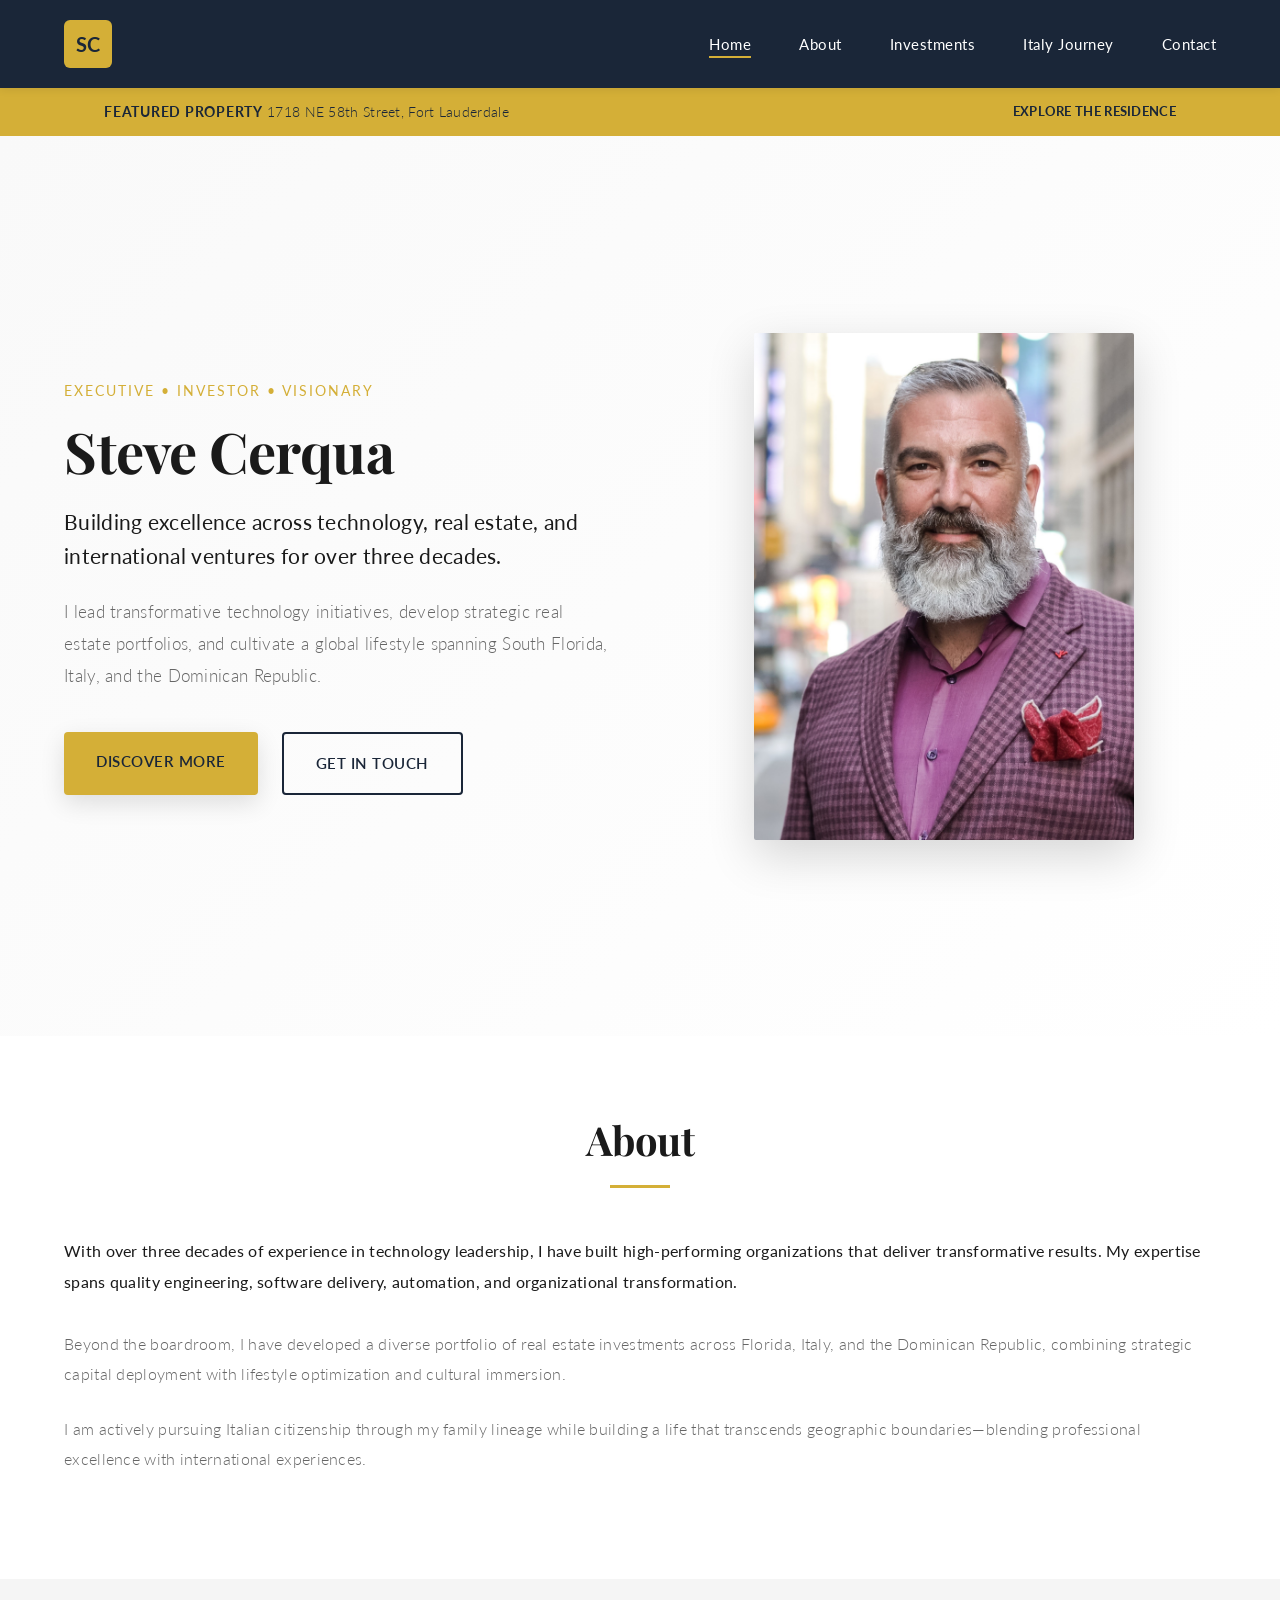
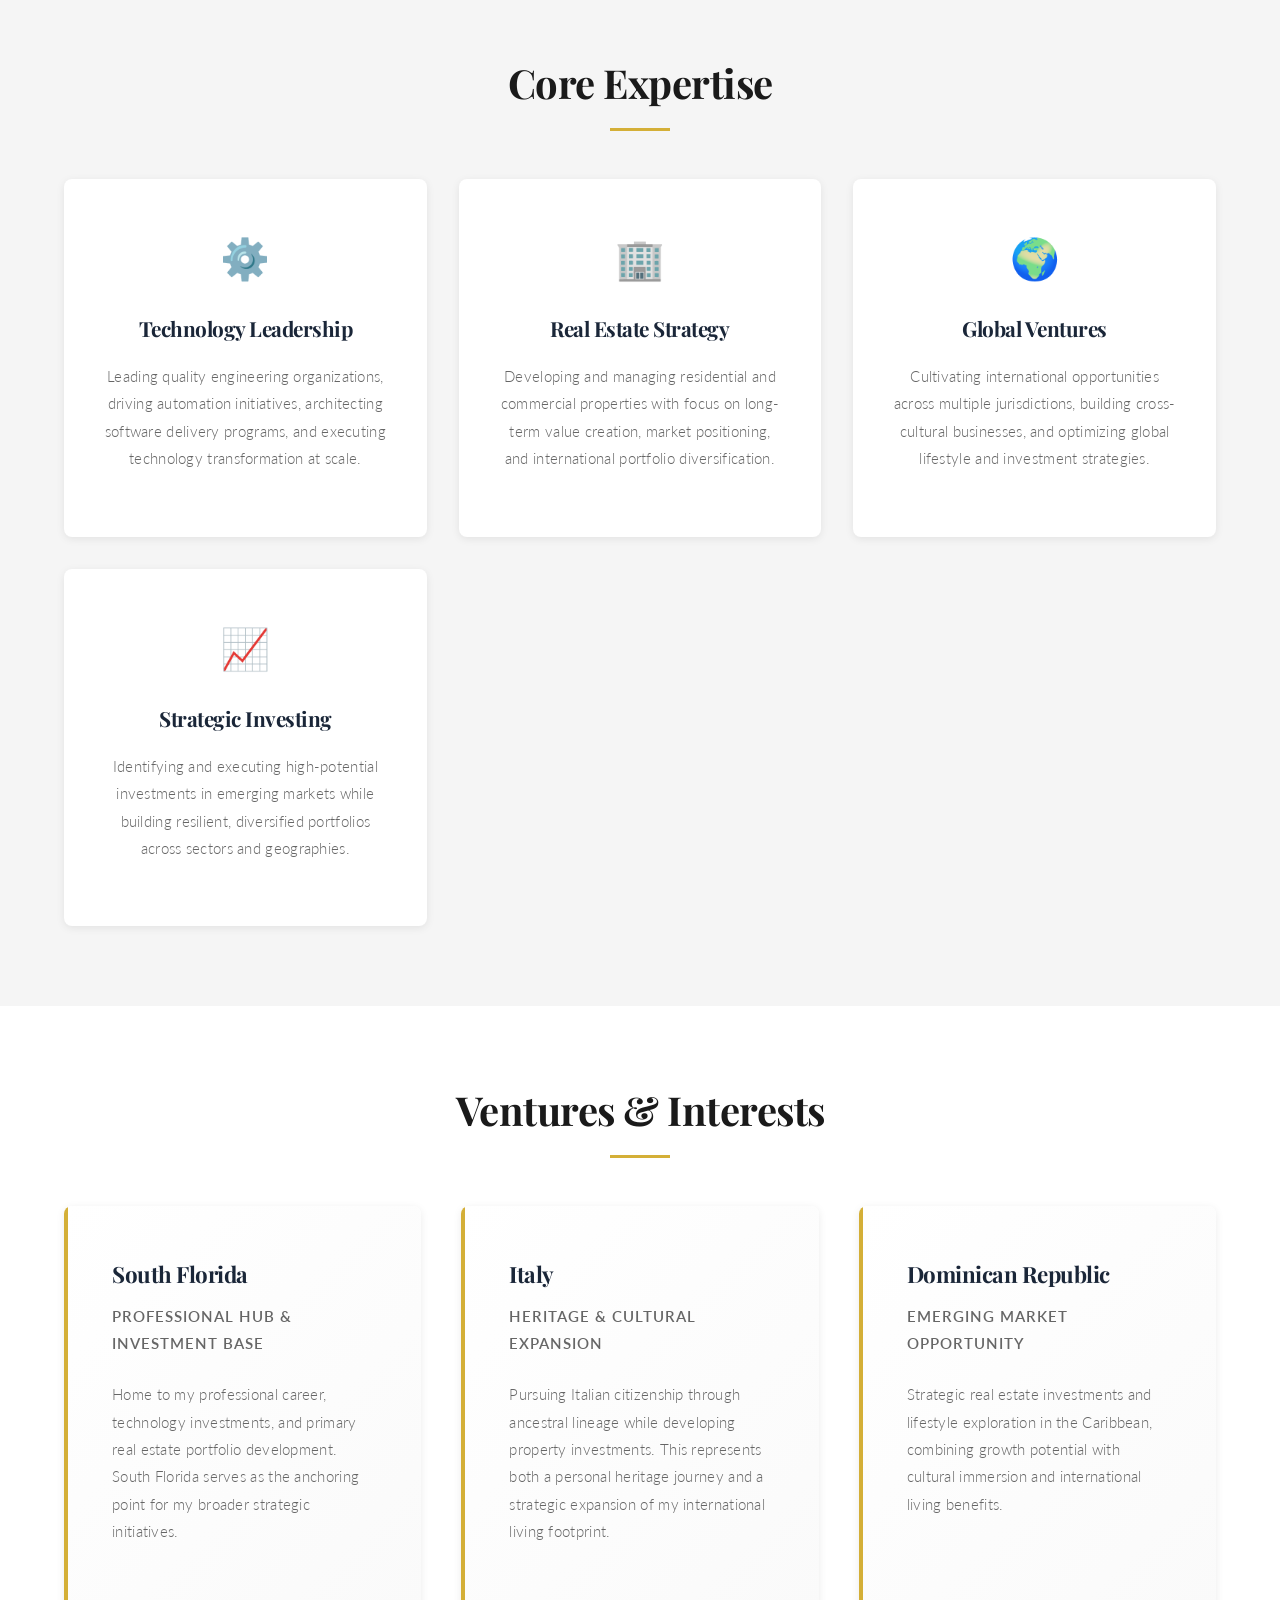
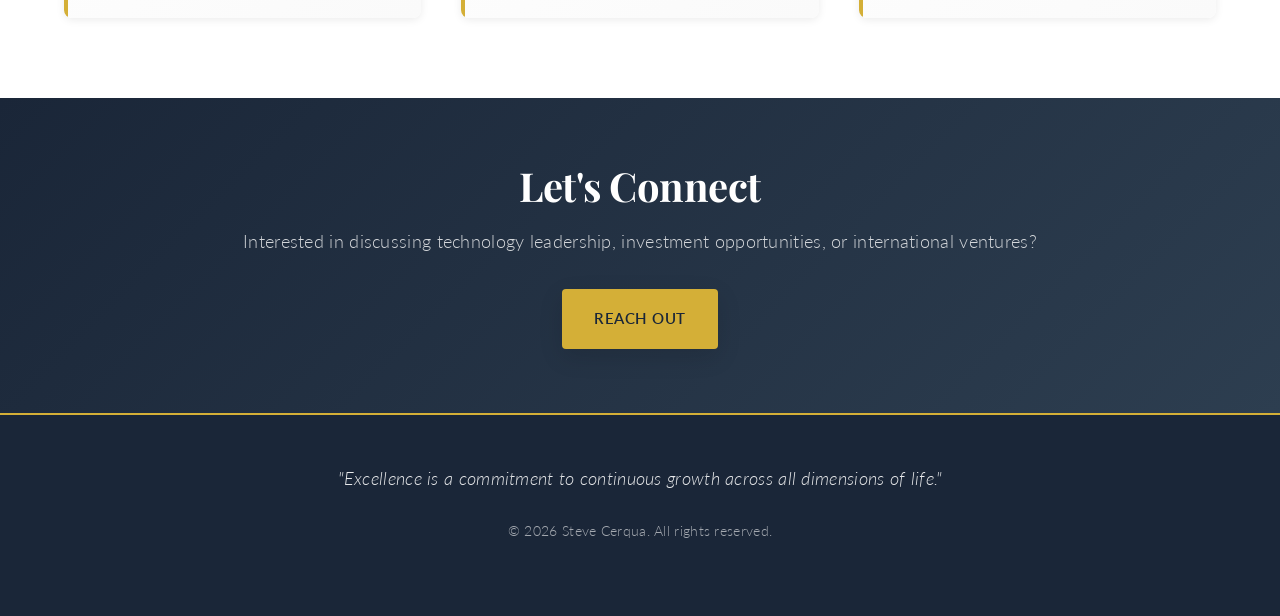
==== commit 15949a66: "Promote featured property listing" ====
--- a/index.html
+++ b/index.html
@@ -23,6 +23,13 @@
         </ul>
     </nav>
 </header>
+
+<aside class="property-banner" aria-label="Featured property">
+    <div class="section-container property-banner-content">
+        <p><span>Featured Property</span> 1718 NE 58th Street, Fort Lauderdale</p>
+        <a href="1718-ne-58th-street.html">Explore the Residence</a>
+    </div>
+</aside>
 
 <section id="home" class="hero">
     <div class="hero-content">
@@ -140,7 +147,7 @@
     <div class="section-container cta-content">
         <h2>Let's Connect</h2>
         <p>Interested in discussing technology leadership, investment opportunities, or international ventures?</p>
-        <a href="mailto:contact@stevecerqua.com" class="btn btn-primary">Reach Out</a>
+        <a href="mailto:scerqua@gmail.com" class="btn btn-primary">Reach Out</a>
     </div>
 </section>
 
--- a/style.css
+++ b/style.css
@@ -157,6 +157,43 @@
     color: var(--accent-gold);
 }
 
+.property-banner {
+    background: var(--accent-gold);
+}
+
+.property-banner-content {
+    align-items: center;
+    display: flex;
+    gap: 1.5rem;
+    justify-content: space-between;
+    padding: 0.7rem 4rem;
+}
+
+.property-banner p {
+    color: var(--primary-dark);
+    font-size: 0.9rem;
+    margin: 0;
+}
+
+.property-banner p span,
+.market-property-label {
+    font-weight: 700;
+    letter-spacing: 0.75px;
+    text-transform: uppercase;
+}
+
+.property-banner a {
+    color: var(--primary-dark);
+    font-size: 0.82rem;
+    font-weight: 700;
+    text-decoration: none;
+    text-transform: uppercase;
+}
+
+.property-banner a:hover {
+    text-decoration: underline;
+}
+
 /* ============================================
    HERO SECTION
    ============================================ */
@@ -815,6 +852,32 @@
     color: var(--text-light);
 }
 
+.market-property-link {
+    border-top: 1px solid var(--border-light);
+    margin-top: 1.5rem;
+    padding-top: 1.25rem;
+}
+
+.market-property-label {
+    color: var(--primary-dark);
+    font-size: 0.75rem !important;
+    margin-bottom: 0.25rem !important;
+}
+
+.market-property-link a {
+    color: var(--primary-dark);
+    font-family: 'Playfair Display', serif;
+    font-size: 1.15rem;
+    font-weight: 700;
+    text-decoration-color: var(--accent-gold);
+    text-decoration-thickness: 2px;
+    text-underline-offset: 0.2rem;
+}
+
+.market-property-link a:hover {
+    color: var(--accent-gold);
+}
+
 .investment-list {
     list-style: none;
     padding-left: 0;
@@ -918,6 +981,50 @@
 }
 
 /* ============================================
+    FEATURED PROPERTY
+    ============================================ */
+
+.featured-property-section { padding: 5rem 4rem; background: var(--primary-dark); }
+.featured-property-layout { display: flex; align-items: center; justify-content: space-between; gap: 3rem; }
+.featured-property-layout h2, .featured-property-layout p { color: var(--text-white); }
+.featured-property-layout .eyebrow, .property-hero .eyebrow { color: var(--accent-light-gold); font-size: 0.8rem; font-weight: 700; letter-spacing: 1.5px; text-transform: uppercase; margin-bottom: 0.75rem; }
+.featured-property-layout h2 { margin-bottom: 0.75rem; }
+.featured-property-address { font-family: 'Playfair Display', serif; font-size: 1.25rem; line-height: 1.5; margin-bottom: 1.25rem; }
+.featured-property-layout p:last-child { max-width: 700px; margin-bottom: 0; color: #d9e0e8; }
+.property-hero { background: var(--primary-dark); color: var(--text-white); padding: 6rem 4rem; }
+.property-hero-content { max-width: 900px; }
+.property-hero h1 { color: var(--text-white); max-width: 850px; margin-bottom: 1rem; }
+.property-address { color: #d9e0e8; font-size: 1.3rem; line-height: 1.55; margin-bottom: 2rem; }
+.property-brokerage { color: #d9e0e8; font-size: 0.95rem; margin-top: -1rem; }
+.property-brokerage a { color: var(--accent-light-gold); }
+.property-actions { display: flex; flex-wrap: wrap; gap: 1rem; }
+.property-actions .btn-secondary { color: var(--text-white); border-color: var(--text-white); }
+.property-actions .btn-secondary:hover { background: var(--text-white); color: var(--primary-dark); }
+.property-overview, .property-location, .property-inquiry, .property-investment { padding: 5rem 4rem; }
+.property-overview, .property-inquiry { background: var(--bg-white); }
+.property-location { background: #f5f5f5; }
+.property-investment { background: var(--primary-dark); }
+.property-overview-grid, .property-location-grid { display: grid; grid-template-columns: minmax(0, 1.35fr) minmax(280px, 0.65fr); gap: 4rem; align-items: start; }
+.property-overview h2, .property-location h2, .property-inquiry h2, .property-investment h2 { margin-bottom: 1.25rem; }
+.property-overview p, .property-location p, .property-inquiry p, .property-investment p { font-size: 1.05rem; }
+.property-investment-content { max-width: 900px; margin: 0 auto; }
+.property-investment h2 { color: var(--text-white); }
+.property-investment p { color: #d9e0e8; }
+.property-facts { border-left: 3px solid var(--accent-gold); padding-left: 1.5rem; }
+.property-facts h3 { color: var(--primary-dark); font-size: 1.3rem; }
+.property-facts dl { display: grid; gap: 1rem; }
+.property-facts div { border-bottom: 1px solid var(--border-light); padding-bottom: 0.8rem; }
+.property-facts dt { color: var(--primary-dark); font-size: 0.78rem; font-weight: 700; letter-spacing: 1px; text-transform: uppercase; }
+.property-facts dd { color: var(--text-light); margin: 0.15rem 0 0; }
+.property-location-grid { grid-template-columns: 1fr 1fr; }
+.location-points { list-style: none; }
+.location-points li { border-bottom: 1px solid var(--border-light); color: var(--text-light); margin-bottom: 1rem; padding: 0 0 1rem 1.5rem; position: relative; }
+.location-points li::before { color: var(--accent-gold); content: '•'; font-size: 1.4rem; left: 0; line-height: 1; position: absolute; top: 0.2rem; }
+.property-inquiry-content { max-width: 760px; margin: 0 auto; text-align: center; }
+.property-inquiry-content .btn { margin-top: 0.5rem; }
+.brokerage-link { font-size: 0.9rem !important; margin-top: 1.5rem; }
+
+/* ============================================
    ITALY PAGE STYLES
    ============================================ */
 
@@ -1439,6 +1546,13 @@
         font-size: 0.85rem;
     }
 
+    .property-banner-content {
+        align-items: flex-start;
+        flex-direction: column;
+        gap: 0.25rem;
+        padding: 0.65rem 2rem;
+    }
+
     .hero-content {
         grid-template-columns: 1fr;
         gap: 2rem;
@@ -1544,11 +1658,17 @@
     /* Investment Pages */
     .investment-philosophy,
     .investment-principles,
-    .investment-strategy {
+    .investment-strategy,
+    .property-overview,
+    .property-location,
+    .property-inquiry,
+    .property-investment {
         padding: 3rem 2rem;
     }
 
-    .markets-section {
+    .markets-section,
+    .featured-property-section,
+    .property-hero {
         padding: 3rem 2rem;
     }
 
@@ -1567,6 +1687,16 @@
     .strategy-list {
         padding-left: 0;
     }
+
+    .featured-property-layout,
+    .property-overview-grid,
+    .property-location-grid {
+        grid-template-columns: 1fr;
+    }
+
+    .featured-property-layout { display: grid; gap: 2rem; }
+    .property-actions { flex-direction: column; }
+    .property-actions .btn { width: 100%; text-align: center; }
 
     /* Italy Page */
     .italy-intro,
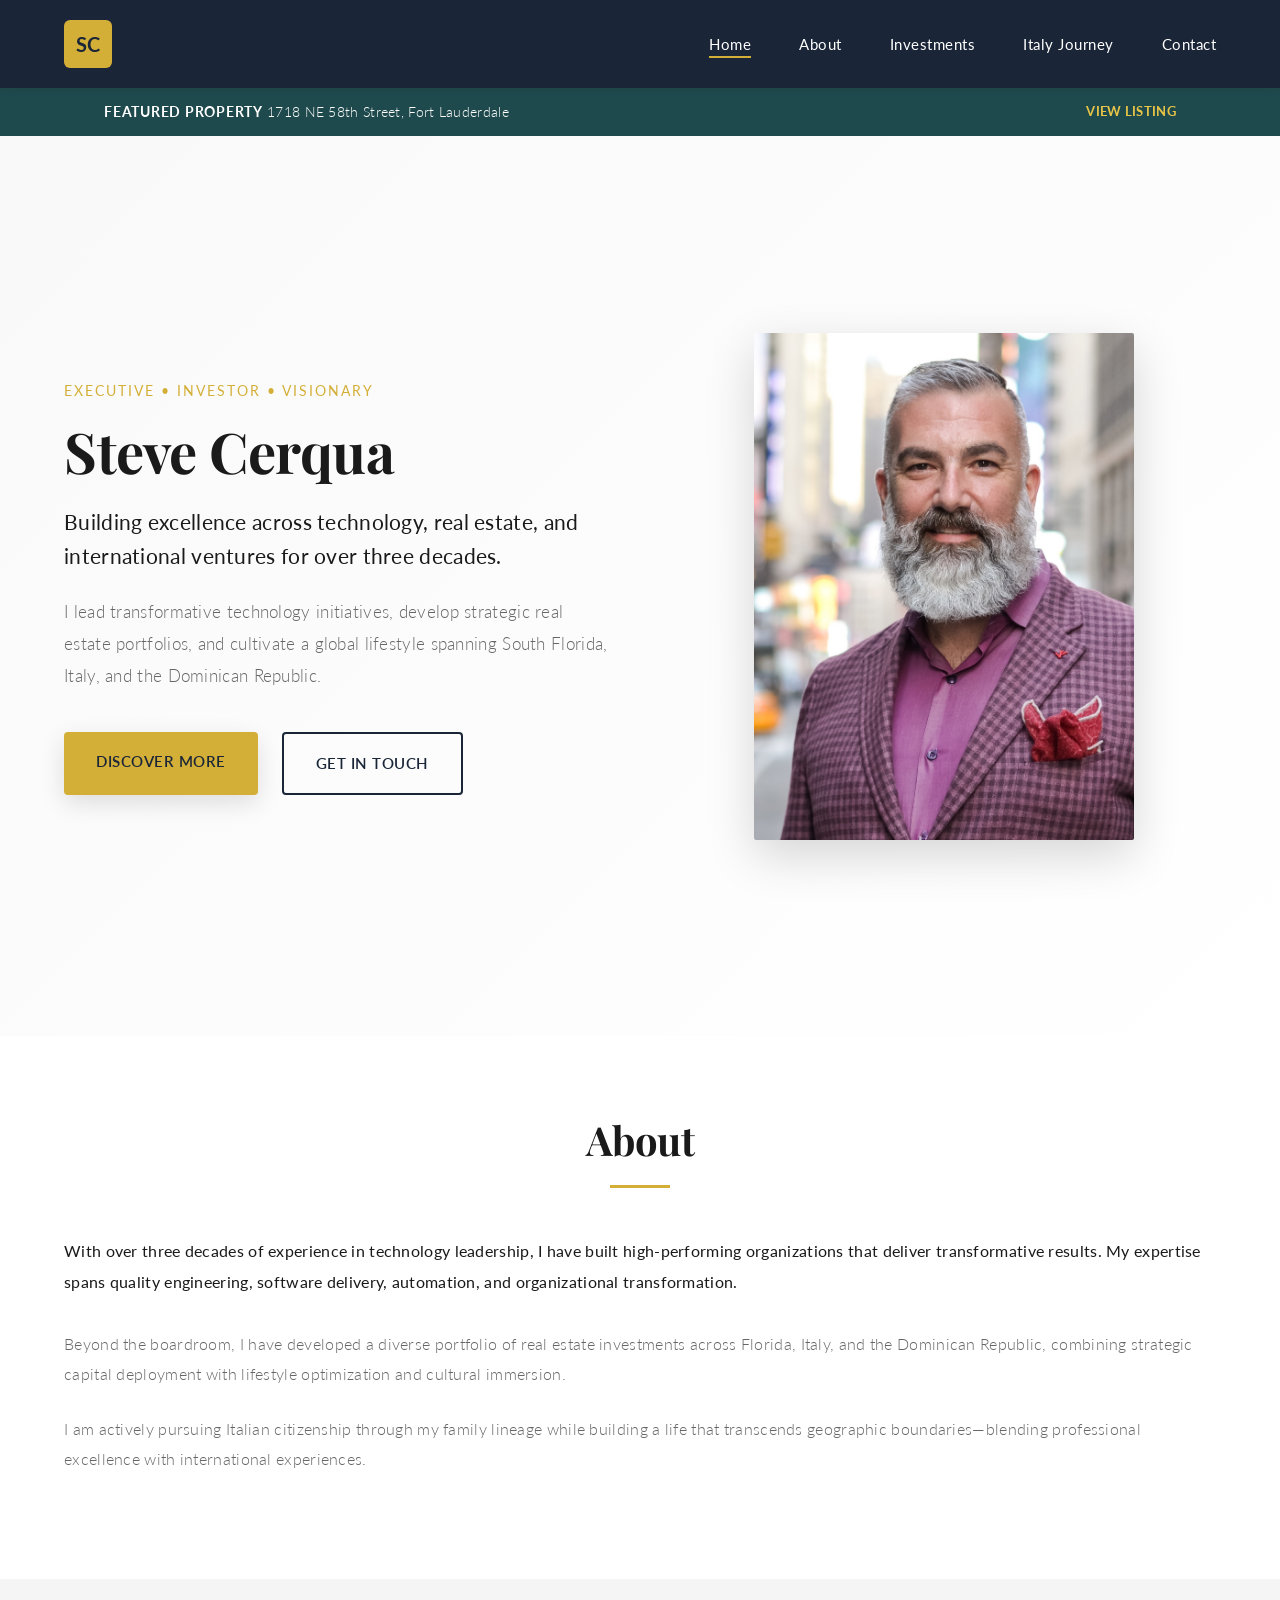
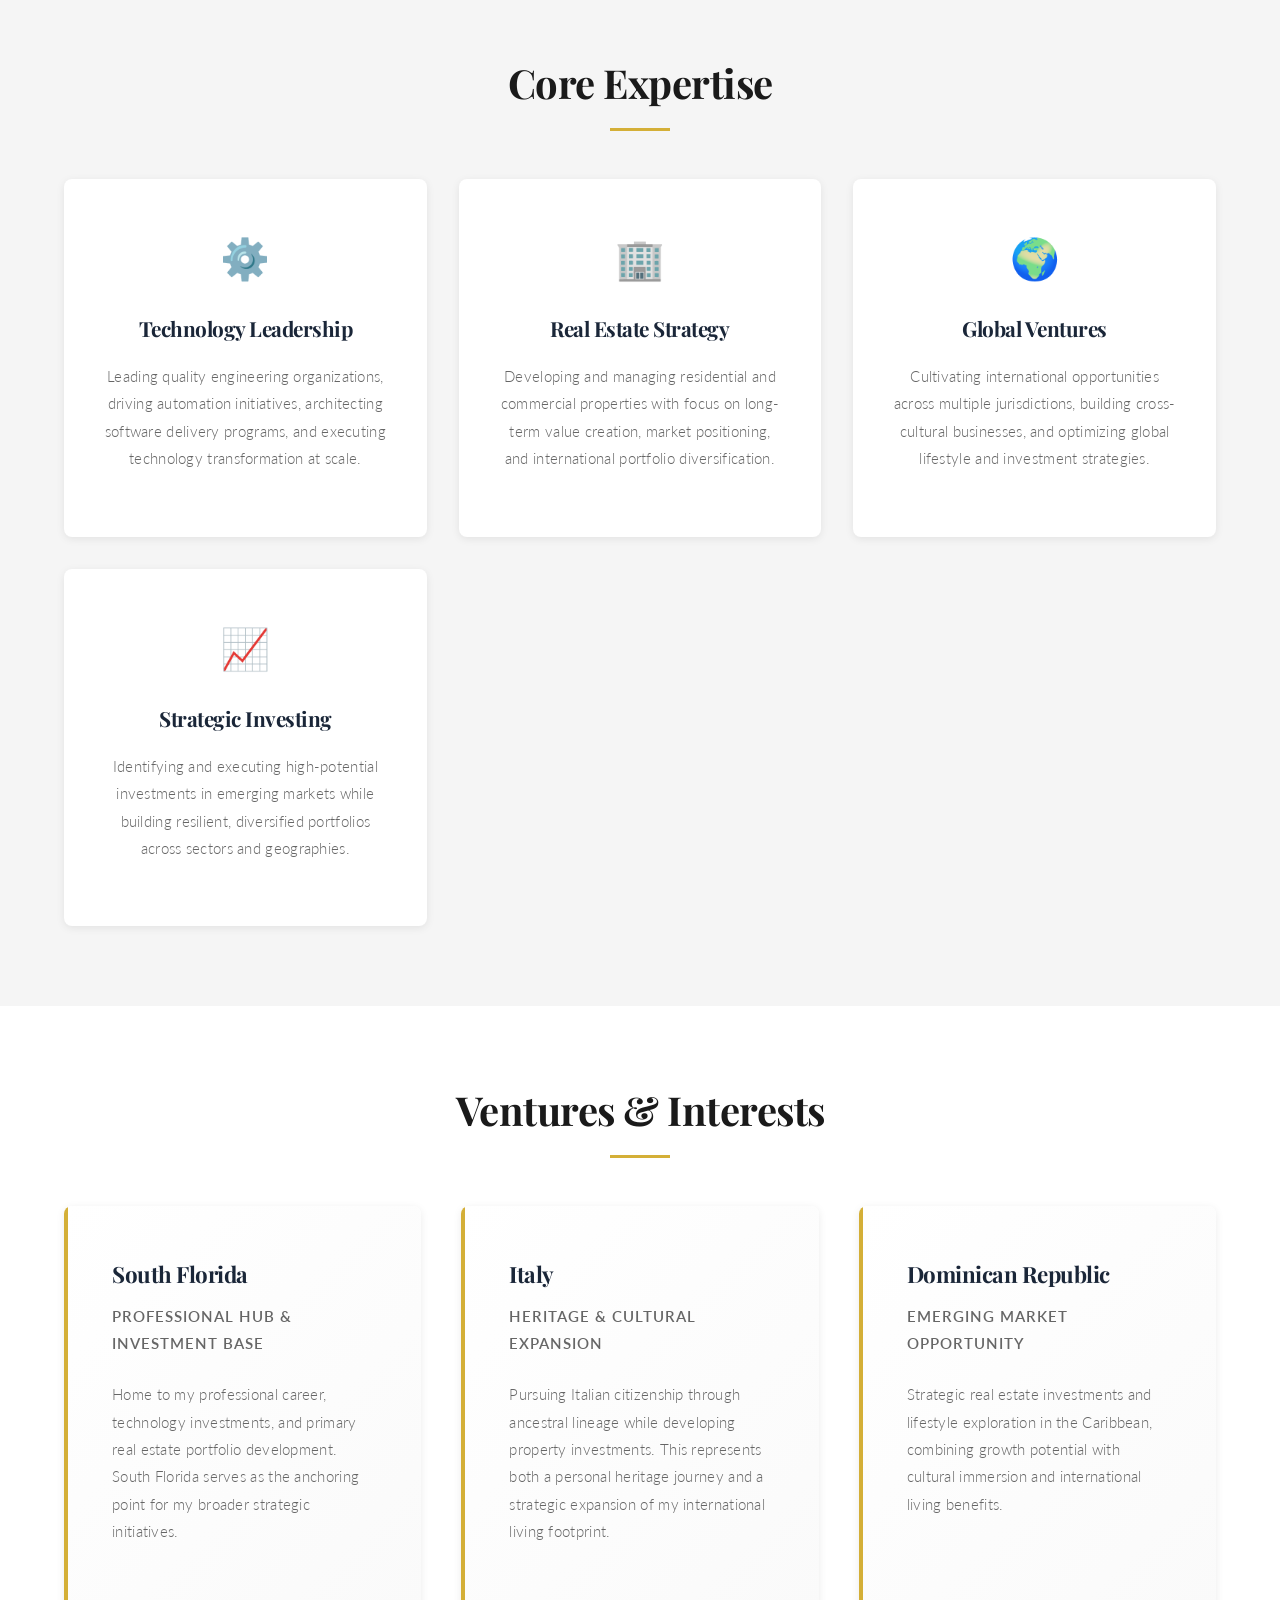
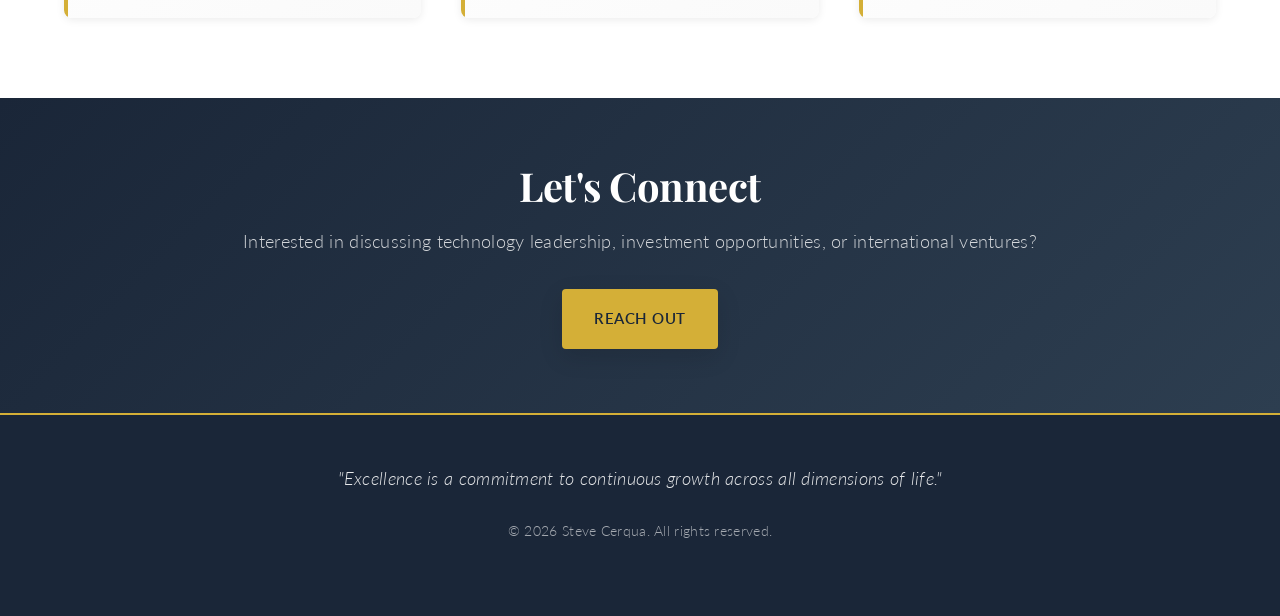
==== commit 74930a60: "Refine property banner and Italy resources" ====
--- a/index.html
+++ b/index.html
@@ -27,7 +27,7 @@
 <aside class="property-banner" aria-label="Featured property">
     <div class="section-container property-banner-content">
         <p><span>Featured Property</span> 1718 NE 58th Street, Fort Lauderdale</p>
-        <a href="1718-ne-58th-street.html">Explore the Residence</a>
+        <a href="1718-ne-58th-street.html">View Listing</a>
     </div>
 </aside>
 
--- a/style.css
+++ b/style.css
@@ -158,7 +158,7 @@
 }
 
 .property-banner {
-    background: var(--accent-gold);
+    background: #1f4a4d;
 }
 
 .property-banner-content {
@@ -170,9 +170,10 @@
 }
 
 .property-banner p {
-    color: var(--primary-dark);
+    color: var(--text-white);
     font-size: 0.9rem;
     margin: 0;
+    white-space: nowrap;
 }
 
 .property-banner p span,
@@ -183,11 +184,12 @@
 }
 
 .property-banner a {
-    color: var(--primary-dark);
+    color: var(--accent-light-gold);
     font-size: 0.82rem;
     font-weight: 700;
     text-decoration: none;
     text-transform: uppercase;
+    white-space: nowrap;
 }
 
 .property-banner a:hover {
@@ -1547,11 +1549,12 @@
     }
 
     .property-banner-content {
-        align-items: flex-start;
-        flex-direction: column;
-        gap: 0.25rem;
+        gap: 1rem;
         padding: 0.65rem 2rem;
     }
+
+    .property-banner p { font-size: 0.75rem; }
+    .property-banner a { font-size: 0.72rem; }
 
     .hero-content {
         grid-template-columns: 1fr;
